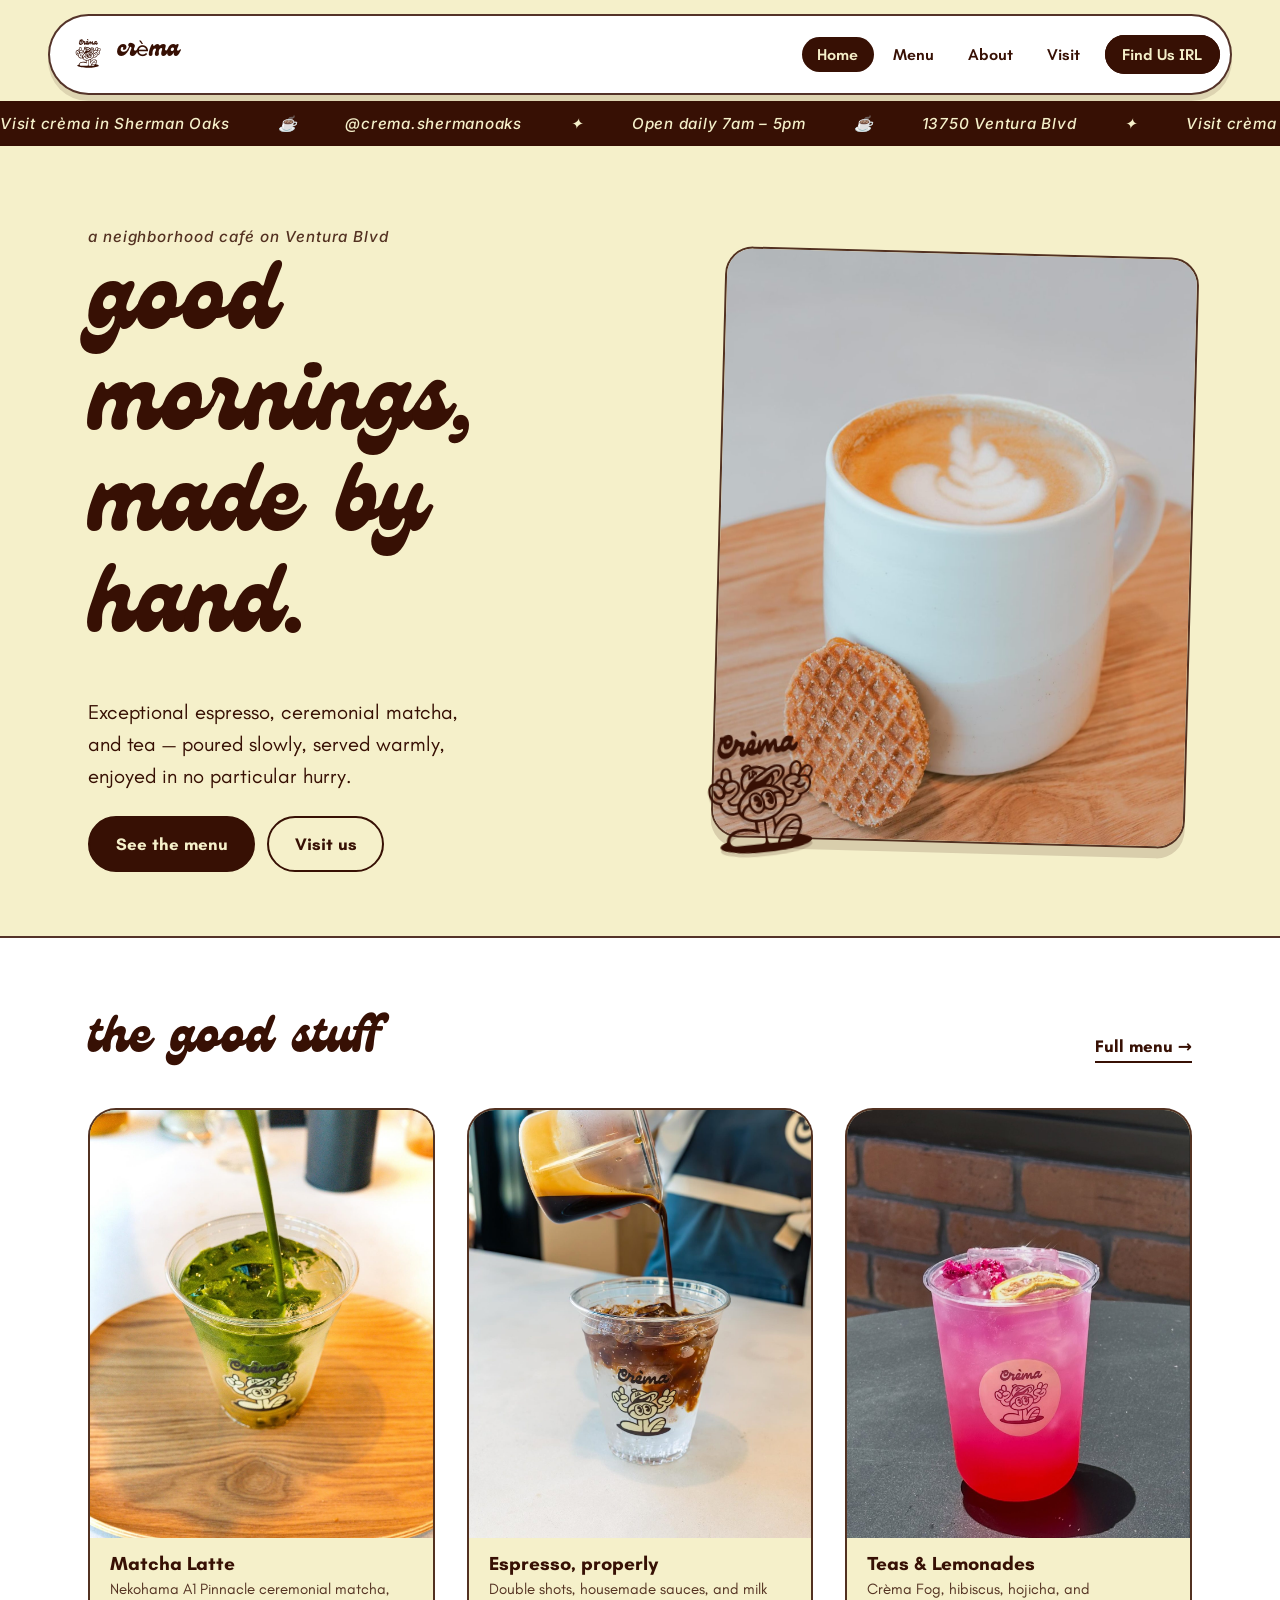
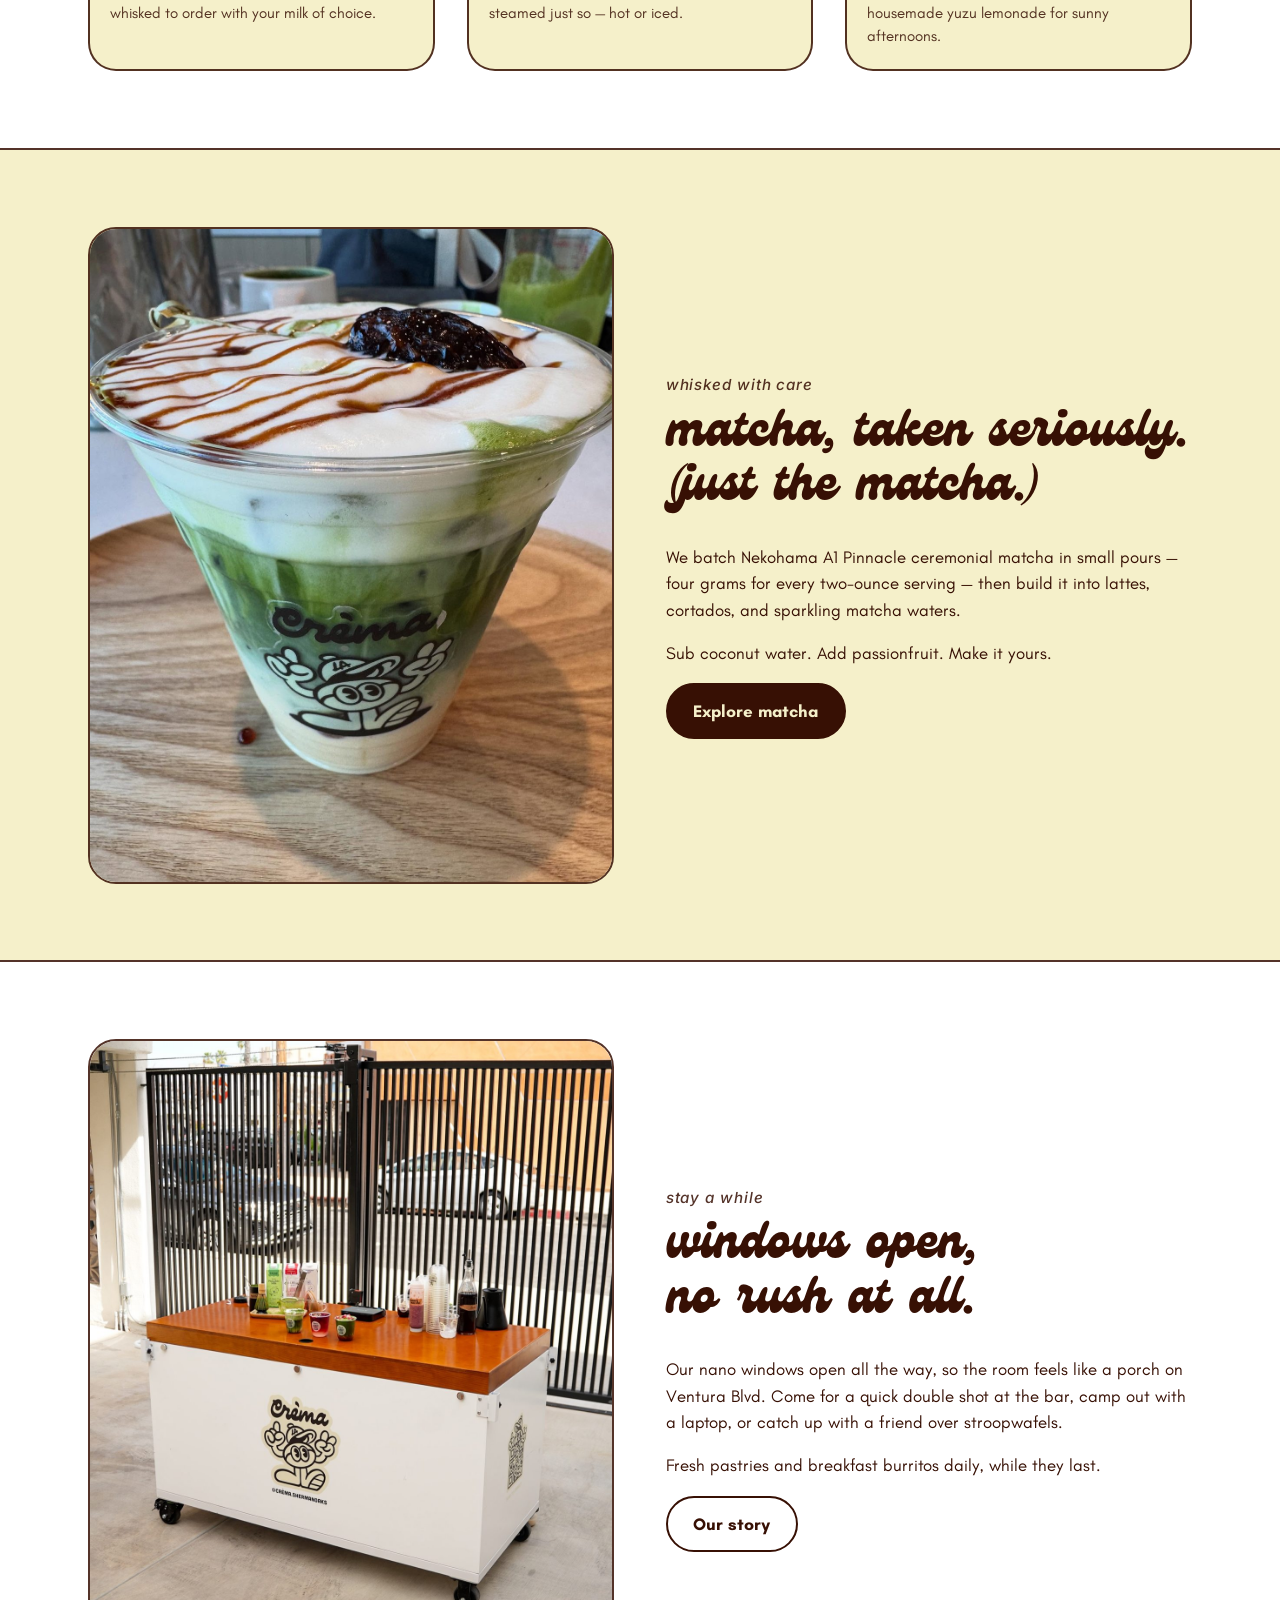
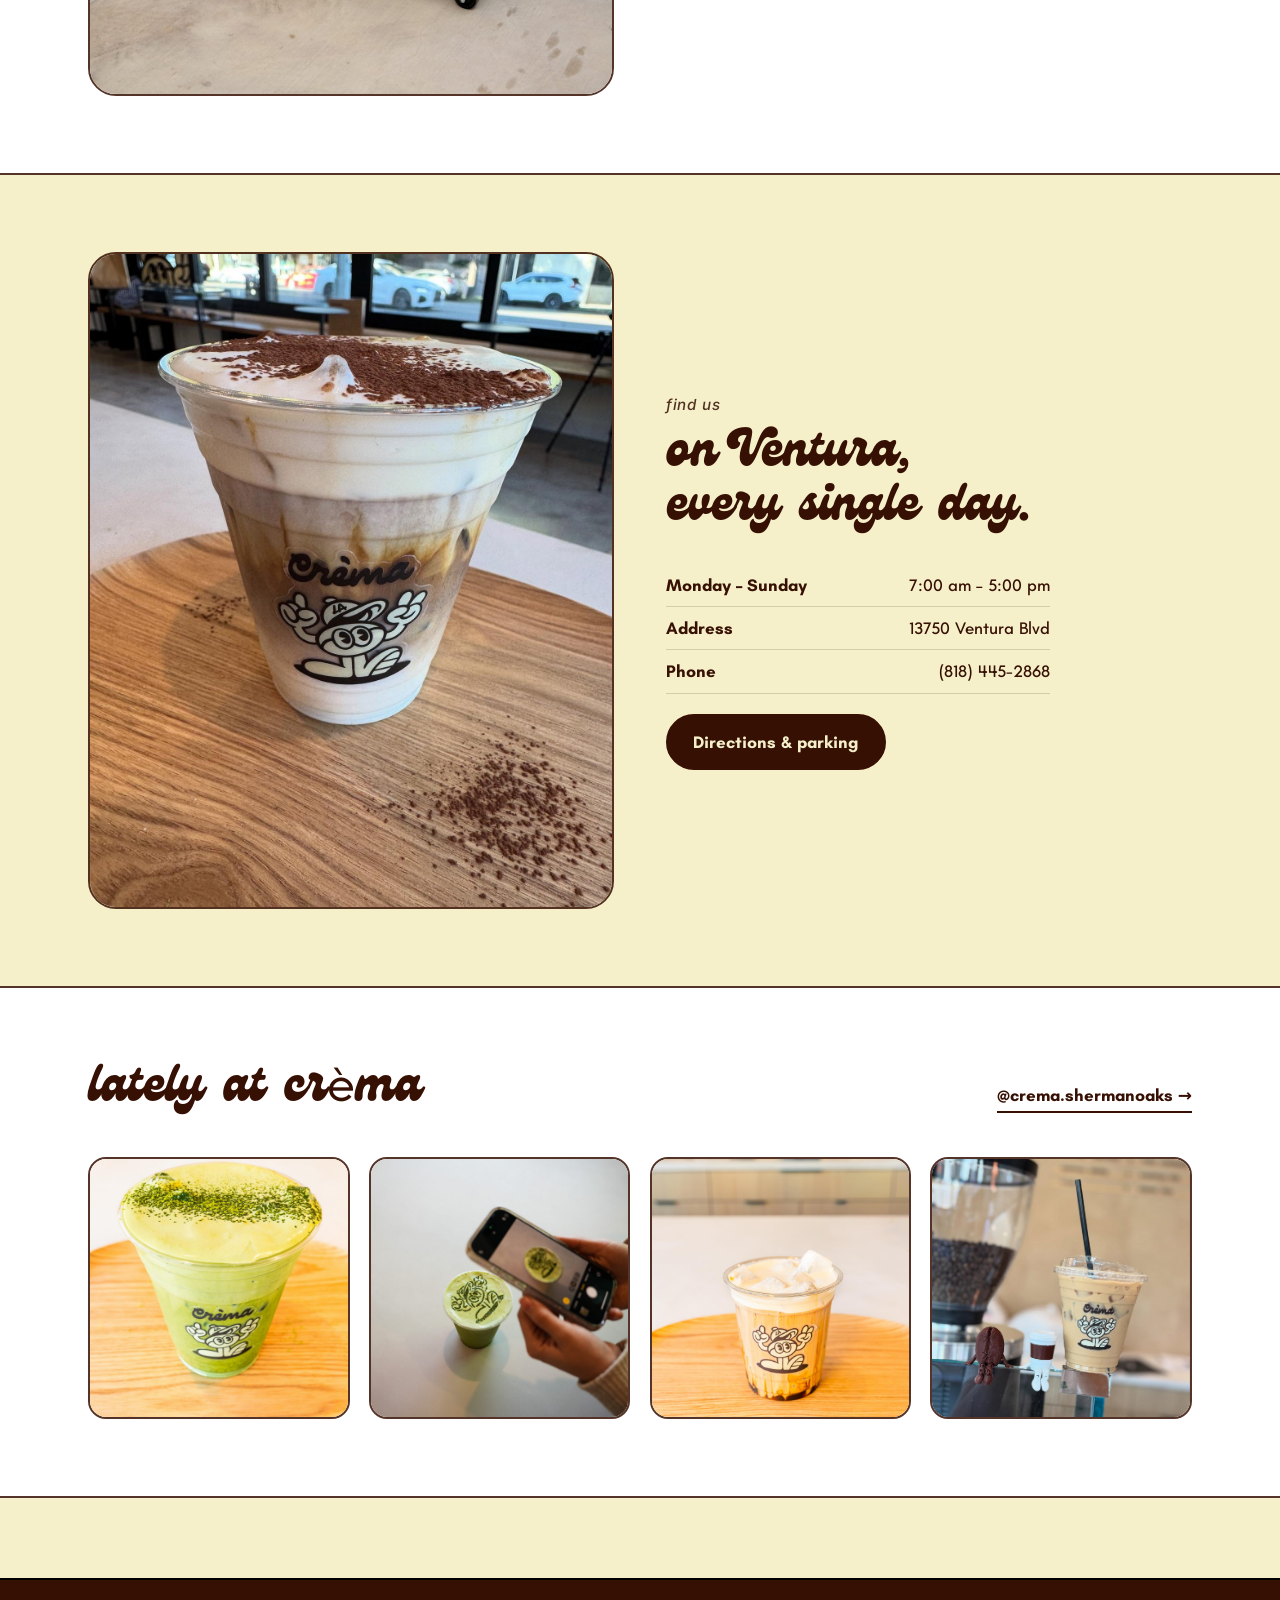
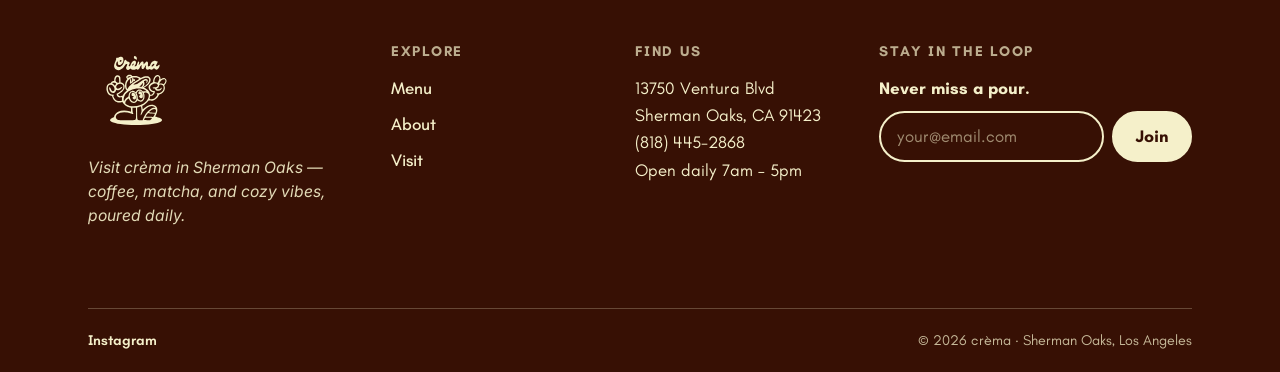
==== index.html @ c363ef5c "crèma Sherman Oaks — initial site: home, menu, about, visit" ====
<!DOCTYPE html>
<html lang="en">
<head>
  <meta charset="UTF-8" />
  <meta name="viewport" content="width=device-width, initial-scale=1" />
  <title>crèma — Sherman Oaks</title>
  <meta name="description" content="Visit crèma in Sherman Oaks. Exceptional espresso, ceremonial matcha, and tea — poured with care at 13750 Ventura Blvd." />
  <link rel="icon" type="image/svg+xml" href="assets/logo/letter-mark-mahogany.svg" />
  <link rel="stylesheet" href="css/styles.css" />
</head>
<body>

  <header class="site-header">
    <nav class="navbar" aria-label="Main">
      <a class="brand" href="index.html">
        <img src="assets/logo/combination-mark-mahogany.svg" alt="crèma" />
        <span class="brand-name">crèma</span>
      </a>
      <button class="nav-toggle" aria-expanded="false" aria-controls="nav-links">menu</button>
      <ul class="nav-links" id="nav-links">
        <li><a href="index.html">Home</a></li>
        <li><a href="menu.html">Menu</a></li>
        <li><a href="about.html">About</a></li>
        <li><a href="visit.html">Visit</a></li>
        <li><a class="nav-cta" href="visit.html">Find Us IRL</a></li>
      </ul>
    </nav>
  </header>

  <div class="ticker" aria-hidden="true">
    <div class="ticker-track">
      <span>Visit crèma in Sherman Oaks</span><span>☕</span>
      <span>@crema.shermanoaks</span><span>✦</span>
      <span>Open daily 7am – 5pm</span><span>☕</span>
      <span>13750 Ventura Blvd</span><span>✦</span>
      <span>Visit crèma in Sherman Oaks</span><span>☕</span>
      <span>@crema.shermanoaks</span><span>✦</span>
      <span>Open daily 7am – 5pm</span><span>☕</span>
      <span>13750 Ventura Blvd</span><span>✦</span>
    </div>
  </div>

  <main>

    <!-- Hero -->
    <section class="hero wrap">
      <div class="hero-grid">
        <div>
          <span class="kicker">a neighborhood café on Ventura Blvd</span>
          <h1>good mornings,<br />made by hand.</h1>
          <p class="lede">Exceptional espresso, ceremonial matcha, and tea — poured slowly, served warmly, enjoyed in no particular hurry.</p>
          <div class="btn-row">
            <a class="btn btn-solid" href="menu.html">See the menu</a>
            <a class="btn btn-ghost" href="visit.html">Visit us</a>
          </div>
        </div>
        <div class="hero-art">
          <div class="photo">
            <img src="assets/img/drink-flatwhite-stroopwafel.jpg" alt="A flat white with latte art beside a stroopwafel" />
          </div>
          <img class="mascot" src="assets/logo/combination-mark-mahogany.svg" alt="" aria-hidden="true" />
        </div>
      </div>
    </section>

    <!-- Featured drinks -->
    <section class="section alt">
      <div class="wrap">
        <div class="section-head">
          <h2>the good stuff</h2>
          <a class="more" href="menu.html">Full menu →</a>
        </div>
        <div class="card-grid">
          <a class="card reveal" href="menu.html#matcha">
            <img src="assets/img/drink-matcha-pour.jpg" alt="Ceremonial matcha being poured over ice" />
            <div class="card-body">
              <h3>Matcha Latte</h3>
              <p>Nekohama A1 Pinnacle ceremonial matcha, whisked to order with your milk of choice.</p>
            </div>
          </a>
          <a class="card reveal" href="menu.html#espresso">
            <img src="assets/img/craft-espresso-pour.jpg" alt="A barista pouring a double espresso over ice" />
            <div class="card-body">
              <h3>Espresso, properly</h3>
              <p>Double shots, housemade sauces, and milk steamed just so — hot or iced.</p>
            </div>
          </a>
          <a class="card reveal" href="menu.html#tea">
            <img src="assets/img/drink-pink-lemonade.jpg" alt="A bright pink yuzu lemonade with dried citrus" />
            <div class="card-body">
              <h3>Teas &amp; Lemonades</h3>
              <p>Crèma Fog, hibiscus, hojicha, and housemade yuzu lemonade for sunny afternoons.</p>
            </div>
          </a>
        </div>
      </div>
    </section>

    <!-- Matcha story -->
    <section class="section">
      <div class="wrap split">
        <div class="photo reveal">
          <img src="assets/img/drink-matcha-caramel-swirl.jpg" alt="A layered iced matcha with caramel drizzle" />
        </div>
        <div>
          <span class="kicker">whisked with care</span>
          <h2>matcha, taken seriously.<br />(just the matcha.)</h2>
          <p>We batch Nekohama A1 Pinnacle ceremonial matcha in small pours — four grams for every two-ounce serving — then build it into lattes, cortados, and sparkling matcha waters.</p>
          <p>Sub coconut water. Add passionfruit. Make it yours.</p>
          <a class="btn btn-solid" href="menu.html#matcha">Explore matcha</a>
        </div>
      </div>
    </section>

    <!-- Atmosphere -->
    <section class="section alt">
      <div class="wrap split">
        <div>
          <span class="kicker">stay a while</span>
          <h2>windows open,<br />no rush at all.</h2>
          <p>Our nano windows open all the way, so the room feels like a porch on Ventura Blvd. Come for a quick double shot at the bar, camp out with a laptop, or catch up with a friend over stroopwafels.</p>
          <p>Fresh pastries and breakfast burritos daily, while they last.</p>
          <a class="btn btn-ghost" href="about.html">Our story</a>
        </div>
        <div class="photo flip reveal">
          <img src="assets/img/space-crema-cart.jpg" alt="The crèma espresso cart outside the café" />
        </div>
      </div>
    </section>

    <!-- Visit teaser -->
    <section class="section">
      <div class="wrap split">
        <div class="photo reveal">
          <img src="assets/img/drink-mocha-dusted.jpg" alt="An iced mocha dusted with cocoa on a wooden tray" />
        </div>
        <div>
          <span class="kicker">find us</span>
          <h2>on Ventura,<br />every single day.</h2>
          <ul class="hours">
            <li><strong>Monday – Sunday</strong><span>7:00 am – 5:00 pm</span></li>
            <li><strong>Address</strong><span>13750 Ventura Blvd</span></li>
            <li><strong>Phone</strong><span>(818) 445-2868</span></li>
          </ul>
          <a class="btn btn-solid" href="visit.html">Directions &amp; parking</a>
        </div>
      </div>
    </section>

    <!-- Instagram strip -->
    <section class="section alt">
      <div class="wrap">
        <div class="section-head">
          <h2>lately at crèma</h2>
          <a class="more" href="https://www.instagram.com/crema.shermanoaks/" target="_blank" rel="noopener">@crema.shermanoaks →</a>
        </div>
        <div class="strip">
          <a href="https://www.instagram.com/crema.shermanoaks/" target="_blank" rel="noopener"><img src="assets/img/drink-matcha-dusted.jpg" alt="Iced matcha dusted with green tea powder" /></a>
          <a href="https://www.instagram.com/crema.shermanoaks/" target="_blank" rel="noopener"><img src="assets/img/moment-matcha-photo.jpg" alt="A guest photographing their matcha" /></a>
          <a href="https://www.instagram.com/crema.shermanoaks/" target="_blank" rel="noopener"><img src="assets/img/drink-caramel-iced.jpg" alt="An iced caramel latte" /></a>
          <a href="https://www.instagram.com/crema.shermanoaks/" target="_blank" rel="noopener"><img src="assets/img/drink-iced-latte-counter.jpg" alt="An iced latte on the counter" /></a>
        </div>
      </div>
    </section>

  </main>

  <footer class="site-footer">
    <div class="wrap">
      <div class="footer-main">
        <div class="footer-brand">
          <img src="assets/logo/combination-mark-cream.svg" alt="crèma" />
          <p>Visit crèma in Sherman Oaks — coffee, matcha, and cozy vibes, poured daily.</p>
        </div>
        <div class="footer-col">
          <h4>Explore</h4>
          <ul>
            <li><a href="menu.html">Menu</a></li>
            <li><a href="about.html">About</a></li>
            <li><a href="visit.html">Visit</a></li>
          </ul>
        </div>
        <div class="footer-col">
          <h4>Find Us</h4>
          <address>
            13750 Ventura Blvd<br />
            Sherman Oaks, CA 91423<br />
            (818) 445-2868<br />
            Open daily 7am – 5pm
          </address>
        </div>
        <div class="footer-col">
          <h4>Stay in the loop</h4>
          <div class="newsletter">
            <label for="newsletter-email">Never miss a pour.</label>
            <form>
              <input id="newsletter-email" type="email" placeholder="your@email.com" required />
              <button type="submit">Join</button>
            </form>
          </div>
        </div>
      </div>
      <div class="footer-legal">
        <div class="social">
          <a href="https://www.instagram.com/crema.shermanoaks/" target="_blank" rel="noopener">Instagram</a>
        </div>
        <span class="copyright">© 2026 crèma · Sherman Oaks, Los Angeles</span>
      </div>
    </div>
  </footer>

  <script src="js/main.js"></script>
</body>
</html>
---- css/styles.css ----
/* ============================================================
   crèma — Sherman Oaks
   Warm, contemporary, editorial. Four colors, no noise.
   ============================================================ */

/* ---------- Fonts ---------- */
@font-face {
  font-family: "Genty";
  src: url("../assets/fonts/Genty.woff2") format("woff2");
  font-weight: 400;
  font-display: swap;
}
@font-face {
  font-family: "Teachers";
  src: url("../assets/fonts/Teachers.woff2") format("woff2");
  font-weight: 400 800;
  font-style: normal;
  font-display: swap;
}
@font-face {
  font-family: "Teachers";
  src: url("../assets/fonts/Teachers-Italic.woff2") format("woff2");
  font-weight: 400 800;
  font-style: italic;
  font-display: swap;
}
@font-face {
  font-family: "Inter Italic";
  src: url("../assets/fonts/Inter-Italic.woff2") format("woff2");
  font-weight: 100 900;
  font-style: italic;
  font-display: swap;
}

/* ---------- Tokens ---------- */
:root {
  --cream: #F5F0CA;
  --mahogany: #371004;
  --white: #FFFFFF;
  --black: #000000;

  --ink: var(--mahogany);
  --line: rgba(55, 16, 4, 0.16);
  --line-strong: rgba(55, 16, 4, 0.85);

  --font-display: "Genty", "Teachers", sans-serif;
  --font-body: "Teachers", system-ui, sans-serif;
  --font-accent: "Inter Italic", "Teachers", sans-serif;

  --radius-lg: 28px;
  --radius-md: 18px;
  --radius-pill: 999px;

  --pad: clamp(1.25rem, 4vw, 3rem);
  --maxw: 1200px;
}

/* ---------- Reset-ish ---------- */
*, *::before, *::after { box-sizing: border-box; }
html { scroll-behavior: smooth; }
body {
  margin: 0;
  background: var(--cream);
  color: var(--ink);
  font-family: var(--font-body);
  font-size: 1.0625rem;
  line-height: 1.55;
  -webkit-font-smoothing: antialiased;
}
img { max-width: 100%; display: block; }
a { color: inherit; }
h1, h2, h3, h4 { margin: 0 0 0.5em; line-height: 1.05; font-weight: 700; }
p { margin: 0 0 1em; }

.wrap { max-width: var(--maxw); margin-inline: auto; padding-inline: var(--pad); }

::selection { background: var(--mahogany); color: var(--cream); }

/* ---------- Type helpers ---------- */
.display {
  font-family: var(--font-display);
  font-weight: 400;
  letter-spacing: 0.01em;
}
.kicker {
  font-family: var(--font-accent);
  font-style: italic;
  font-weight: 500;
  font-size: 0.95rem;
  letter-spacing: 0.06em;
  text-transform: none;
  opacity: 0.85;
  margin-bottom: 0.75rem;
  display: inline-block;
}

/* ============================================================
   Nav — floating pill bar (a nod to Couplet)
   ============================================================ */
.site-header {
  position: sticky;
  top: 0.9rem;
  z-index: 50;
  padding-inline: var(--pad);
}
.navbar {
  max-width: var(--maxw);
  margin-inline: auto;
  background: var(--white);
  border: 2px solid var(--line-strong);
  border-radius: var(--radius-pill);
  display: flex;
  align-items: center;
  gap: 1rem;
  padding: 0.5rem 0.65rem 0.5rem 1.1rem;
  box-shadow: 0 6px 0 rgba(55, 16, 4, 0.12);
}
.navbar .brand {
  display: flex;
  align-items: center;
  gap: 0.6rem;
  text-decoration: none;
}
.navbar .brand img { height: 40px; width: auto; }
.navbar .brand .brand-name {
  font-family: var(--font-display);
  font-size: 1.5rem;
  line-height: 1;
  transform: translateY(-2px);
}
.nav-links {
  display: flex;
  align-items: center;
  gap: 0.25rem;
  margin-left: auto;
  list-style: none;
  padding: 0;
}
.nav-links a {
  text-decoration: none;
  font-weight: 600;
  font-size: 1rem;
  padding: 0.5rem 0.95rem;
  border-radius: var(--radius-pill);
  transition: background 0.18s ease, color 0.18s ease;
}
.nav-links a:hover { background: var(--cream); }
.nav-links a.active { background: var(--mahogany); color: var(--cream); }
.nav-cta {
  margin-left: 0.35rem;
  background: var(--mahogany);
  color: var(--cream) !important;
  border: 2px solid var(--mahogany);
}
.nav-links a.nav-cta:hover { background: var(--black); border-color: var(--black); color: var(--white) !important; }

.nav-toggle {
  display: none;
  margin-left: auto;
  background: none;
  border: 2px solid var(--line-strong);
  border-radius: var(--radius-pill);
  font: inherit;
  font-weight: 700;
  color: var(--ink);
  padding: 0.45rem 1rem;
  cursor: pointer;
}

@media (max-width: 820px) {
  .nav-toggle { display: inline-block; }
  .nav-links {
    display: none;
    position: absolute;
    left: var(--pad);
    right: var(--pad);
    top: calc(100% + 0.5rem);
    flex-direction: column;
    align-items: stretch;
    background: var(--white);
    border: 2px solid var(--line-strong);
    border-radius: var(--radius-lg);
    padding: 0.75rem;
    box-shadow: 0 8px 0 rgba(55, 16, 4, 0.12);
  }
  .site-header { position: sticky; }
  .navbar { position: relative; }
  .nav-links.open { display: flex; }
  .nav-links a { padding: 0.8rem 1rem; text-align: center; }
}

/* ============================================================
   Marquee ticker
   ============================================================ */
.ticker {
  overflow: hidden;
  border-block: 2px solid var(--line-strong);
  background: var(--mahogany);
  color: var(--cream);
  margin-top: 1.25rem;
}
.ticker-track {
  display: flex;
  gap: 3rem;
  white-space: nowrap;
  padding: 0.55rem 0;
  animation: ticker 28s linear infinite;
  width: max-content;
}
.ticker span {
  font-family: var(--font-accent);
  font-style: italic;
  font-weight: 500;
  letter-spacing: 0.05em;
  font-size: 0.95rem;
}
@keyframes ticker {
  from { transform: translateX(0); }
  to { transform: translateX(-50%); }
}
@media (prefers-reduced-motion: reduce) {
  .ticker-track { animation: none; }
}

/* ============================================================
   Hero
   ============================================================ */
.hero { padding-block: clamp(2.5rem, 6vw, 5rem) clamp(2rem, 5vw, 4rem); }
.hero-grid {
  display: grid;
  grid-template-columns: 1.1fr 0.9fr;
  gap: clamp(1.5rem, 4vw, 4rem);
  align-items: center;
}
.hero h1 {
  font-family: var(--font-display);
  font-weight: 400;
  font-size: clamp(3rem, 7.5vw, 6rem);
  margin-bottom: 0.35em;
}
.hero .lede {
  font-size: clamp(1.1rem, 1.6vw, 1.3rem);
  max-width: 34ch;
}
.hero-art {
  position: relative;
}
.hero-art .photo {
  border-radius: var(--radius-lg);
  border: 2px solid var(--line-strong);
  overflow: hidden;
  transform: rotate(1.5deg);
  box-shadow: 0 10px 0 rgba(55, 16, 4, 0.15);
}
.hero-art .photo img { aspect-ratio: 4 / 5; object-fit: cover; width: 100%; }
.hero-art .mascot {
  position: absolute;
  width: clamp(110px, 14vw, 170px);
  left: -clamp(2rem, 4vw, 3rem);
  left: -9%;
  bottom: -6%;
  transform: rotate(-6deg);
  filter: drop-shadow(0 4px 0 rgba(55, 16, 4, 0.18));
}
@media (max-width: 820px) {
  .hero-grid { grid-template-columns: 1fr; }
  .hero-art .mascot { left: auto; right: -4%; }
}

.btn-row { display: flex; gap: 0.75rem; flex-wrap: wrap; margin-top: 1.5rem; }
.btn {
  display: inline-block;
  text-decoration: none;
  font-weight: 700;
  padding: 0.8rem 1.6rem;
  border-radius: var(--radius-pill);
  border: 2px solid var(--mahogany);
  transition: transform 0.15s ease, background 0.18s ease, color 0.18s ease;
}
.btn:hover { transform: translateY(-2px); }
.btn-solid { background: var(--mahogany); color: var(--cream); }
.btn-solid:hover { background: var(--black); border-color: var(--black); color: var(--white); }
.btn-ghost { background: transparent; color: var(--mahogany); }
.btn-ghost:hover { background: var(--white); }

/* ============================================================
   Sections
   ============================================================ */
.section { padding-block: clamp(2.5rem, 6vw, 5rem); }
.section-head {
  display: flex;
  align-items: baseline;
  justify-content: space-between;
  gap: 1rem;
  margin-bottom: clamp(1.5rem, 3vw, 2.5rem);
}
.section-head h2 {
  font-family: var(--font-display);
  font-weight: 400;
  font-size: clamp(2rem, 4.5vw, 3.25rem);
  margin: 0;
}
.section-head .more {
  font-weight: 700;
  text-decoration: none;
  border-bottom: 2px solid var(--mahogany);
  padding-bottom: 2px;
  white-space: nowrap;
}
.section-head .more:hover { color: var(--black); }

.alt { background: var(--white); border-block: 2px solid var(--line-strong); }

/* Cards */
.card-grid {
  display: grid;
  grid-template-columns: repeat(3, 1fr);
  gap: clamp(1rem, 2.5vw, 2rem);
}
.card {
  background: var(--white);
  border: 2px solid var(--line-strong);
  border-radius: var(--radius-lg);
  overflow: hidden;
  text-decoration: none;
  transition: transform 0.18s ease, box-shadow 0.18s ease;
}
.alt .card { background: var(--cream); }
.card:hover { transform: translateY(-4px); box-shadow: 0 8px 0 rgba(55, 16, 4, 0.15); }
.card img { aspect-ratio: 4 / 5; object-fit: cover; width: 100%; }
.card .card-body { padding: 1rem 1.25rem 1.25rem; }
.card h3 { font-size: 1.2rem; margin-bottom: 0.2em; }
.card p { margin: 0; font-size: 0.95rem; opacity: 0.85; }
@media (max-width: 820px) {
  .card-grid { grid-template-columns: 1fr; }
  .card img { aspect-ratio: 16 / 10; }
}

/* Split feature */
.split {
  display: grid;
  grid-template-columns: 1fr 1fr;
  gap: clamp(1.5rem, 4vw, 4rem);
  align-items: center;
}
.split .photo {
  border-radius: var(--radius-lg);
  border: 2px solid var(--line-strong);
  overflow: hidden;
}
.split .photo img { width: 100%; aspect-ratio: 4 / 5; object-fit: cover; }
.split h2 {
  font-family: var(--font-display);
  font-weight: 400;
  font-size: clamp(2rem, 4.5vw, 3.25rem);
}
.split .flip { order: -1; }
@media (max-width: 820px) {
  .split { grid-template-columns: 1fr; }
  .split .flip { order: 0; }
}

/* Hours mini-table */
.hours {
  list-style: none;
  margin: 1.25rem 0;
  padding: 0;
  max-width: 24rem;
}
.hours li {
  display: flex;
  justify-content: space-between;
  padding: 0.5rem 0;
  border-bottom: 1px solid var(--line);
  font-weight: 500;
}
.hours li strong { font-weight: 700; }

/* Gallery strip */
.strip {
  display: grid;
  grid-template-columns: repeat(4, 1fr);
  gap: clamp(0.75rem, 1.5vw, 1.25rem);
}
.strip a {
  border-radius: var(--radius-md);
  border: 2px solid var(--line-strong);
  overflow: hidden;
  transition: transform 0.18s ease;
}
.strip a:hover { transform: rotate(-1.5deg) scale(1.02); }
.strip img { aspect-ratio: 1; object-fit: cover; width: 100%; }
@media (max-width: 820px) { .strip { grid-template-columns: repeat(2, 1fr); } }

/* ============================================================
   Menu page
   ============================================================ */
.menu-hero { text-align: center; padding-block: clamp(2.5rem, 6vw, 4.5rem) 1rem; }
.menu-hero h1 {
  font-family: var(--font-display);
  font-weight: 400;
  font-size: clamp(2.75rem, 7vw, 5rem);
}
.menu-hero p { max-width: 46ch; margin-inline: auto; }

.menu-nav {
  display: flex;
  justify-content: center;
  gap: 0.5rem;
  flex-wrap: wrap;
  margin: 1.5rem 0 0;
}
.menu-nav a {
  text-decoration: none;
  font-weight: 700;
  border: 2px solid var(--mahogany);
  border-radius: var(--radius-pill);
  padding: 0.5rem 1.2rem;
  transition: background 0.18s ease, color 0.18s ease;
}
.menu-nav a:hover { background: var(--mahogany); color: var(--cream); }

.menu-section { padding-block: clamp(2rem, 4vw, 3.5rem); }
.menu-panel {
  background: var(--white);
  border: 2px solid var(--line-strong);
  border-radius: var(--radius-lg);
  padding: clamp(1.5rem, 4vw, 3rem);
  box-shadow: 0 8px 0 rgba(55, 16, 4, 0.12);
}
.menu-panel > h2 {
  font-family: var(--font-display);
  font-weight: 400;
  font-size: clamp(2rem, 4.5vw, 3rem);
  text-align: center;
  margin-bottom: 0.35em;
}
.menu-note {
  text-align: center;
  font-family: var(--font-accent);
  font-style: italic;
  font-size: 0.98rem;
  opacity: 0.85;
  max-width: 52ch;
  margin: 0 auto 2rem;
}
.menu-list {
  display: grid;
  grid-template-columns: 1fr 1fr;
  gap: 0.4rem clamp(2rem, 5vw, 4rem);
  list-style: none;
  margin: 0;
  padding: 0;
}
.menu-list li { padding: 0.85rem 0; border-bottom: 1px solid var(--line); }
.menu-item-row {
  display: flex;
  align-items: baseline;
  gap: 0.75rem;
}
.menu-item-row .name { font-weight: 700; font-size: 1.1rem; }
.menu-item-row .dots {
  flex: 1;
  border-bottom: 2px dotted var(--line);
  transform: translateY(-4px);
}
.menu-item-row .price { font-weight: 700; }
.menu-desc { margin: 0.25rem 0 0; font-size: 0.95rem; opacity: 0.85; }
.menu-fine {
  font-family: var(--font-accent);
  font-style: italic;
  font-size: 0.85rem;
  opacity: 0.7;
  display: block;
  margin-top: 0.2rem;
}
@media (max-width: 820px) { .menu-list { grid-template-columns: 1fr; } }

.addons {
  margin-top: 2rem;
  border-top: 2px solid var(--line-strong);
  padding-top: 1.25rem;
  text-align: center;
  font-weight: 500;
}
.addons span { white-space: nowrap; padding-inline: 0.6rem; }

/* ============================================================
   Visit page
   ============================================================ */
.map-frame {
  border: 2px solid var(--line-strong);
  border-radius: var(--radius-lg);
  overflow: hidden;
  box-shadow: 0 8px 0 rgba(55, 16, 4, 0.12);
}
.map-frame iframe { display: block; width: 100%; height: 420px; border: 0; }

.info-grid {
  display: grid;
  grid-template-columns: repeat(3, 1fr);
  gap: clamp(1rem, 2.5vw, 2rem);
  margin-top: 2rem;
}
.info-card {
  background: var(--white);
  border: 2px solid var(--line-strong);
  border-radius: var(--radius-lg);
  padding: 1.5rem;
}
.info-card h3 { font-size: 1.15rem; }
.info-card p, .info-card li { font-size: 1rem; }
@media (max-width: 820px) { .info-grid { grid-template-columns: 1fr; } }

/* ============================================================
   Pattern band
   ============================================================ */
.pattern-band {
  border-block: 2px solid var(--line-strong);
  overflow: hidden;
  max-height: 340px;
}
.pattern-band img { width: 100%; object-fit: cover; object-position: center; }

/* ============================================================
   Footer — deep mahogany, columns + newsletter (a nod to Stumptown)
   ============================================================ */
.site-footer {
  background: var(--mahogany);
  color: var(--cream);
  margin-top: clamp(3rem, 7vw, 5rem);
  border-top: 2px solid var(--black);
}
.footer-main {
  display: grid;
  grid-template-columns: 1.3fr 1fr 1fr 1fr;
  gap: clamp(1.5rem, 4vw, 3rem);
  padding-block: clamp(2.5rem, 5vw, 4rem);
}
.footer-brand img { height: 96px; width: auto; margin-bottom: 1rem; }
.footer-brand p {
  font-family: var(--font-accent);
  font-style: italic;
  font-size: 0.98rem;
  max-width: 26ch;
  opacity: 0.9;
}
.footer-col h4 {
  font-size: 0.9rem;
  letter-spacing: 0.12em;
  text-transform: uppercase;
  opacity: 0.7;
  margin-bottom: 1rem;
}
.footer-col ul { list-style: none; margin: 0; padding: 0; }
.footer-col li { margin-bottom: 0.6rem; }
.footer-col a {
  color: var(--cream);
  text-decoration: none;
  font-weight: 500;
}
.footer-col a:hover { text-decoration: underline; text-underline-offset: 4px; }
.footer-col address { font-style: normal; line-height: 1.6; }

.newsletter { margin-top: 0.5rem; }
.newsletter label { display: block; font-weight: 700; margin-bottom: 0.6rem; }
.newsletter form { display: flex; gap: 0.5rem; }
.newsletter input {
  flex: 1;
  min-width: 0;
  font: inherit;
  padding: 0.65rem 1rem;
  border-radius: var(--radius-pill);
  border: 2px solid var(--cream);
  background: transparent;
  color: var(--cream);
}
.newsletter input::placeholder { color: rgba(245, 240, 202, 0.55); }
.newsletter button {
  font: inherit;
  font-weight: 700;
  padding: 0.65rem 1.3rem;
  border-radius: var(--radius-pill);
  border: 2px solid var(--cream);
  background: var(--cream);
  color: var(--mahogany);
  cursor: pointer;
  transition: background 0.18s ease, color 0.18s ease;
}
.newsletter button:hover { background: var(--white); }

.footer-legal {
  border-top: 1px solid rgba(245, 240, 202, 0.25);
  padding-block: 1.25rem;
  display: flex;
  align-items: center;
  gap: 1.5rem;
  flex-wrap: wrap;
  font-size: 0.9rem;
}
.footer-legal .social { display: flex; gap: 1.25rem; }
.footer-legal a { color: var(--cream); text-decoration: none; font-weight: 600; }
.footer-legal a:hover { text-decoration: underline; text-underline-offset: 4px; }
.footer-legal .copyright { margin-left: auto; opacity: 0.75; }
@media (max-width: 820px) {
  .footer-main { grid-template-columns: 1fr; }
  .footer-legal .copyright { margin-left: 0; }
}

/* ---------- Reveal on scroll ---------- */
.reveal { opacity: 0; transform: translateY(18px); transition: opacity 0.6s ease, transform 0.6s ease; }
.reveal.in { opacity: 1; transform: none; }
@media (prefers-reduced-motion: reduce) {
  .reveal { opacity: 1; transform: none; transition: none; }
}
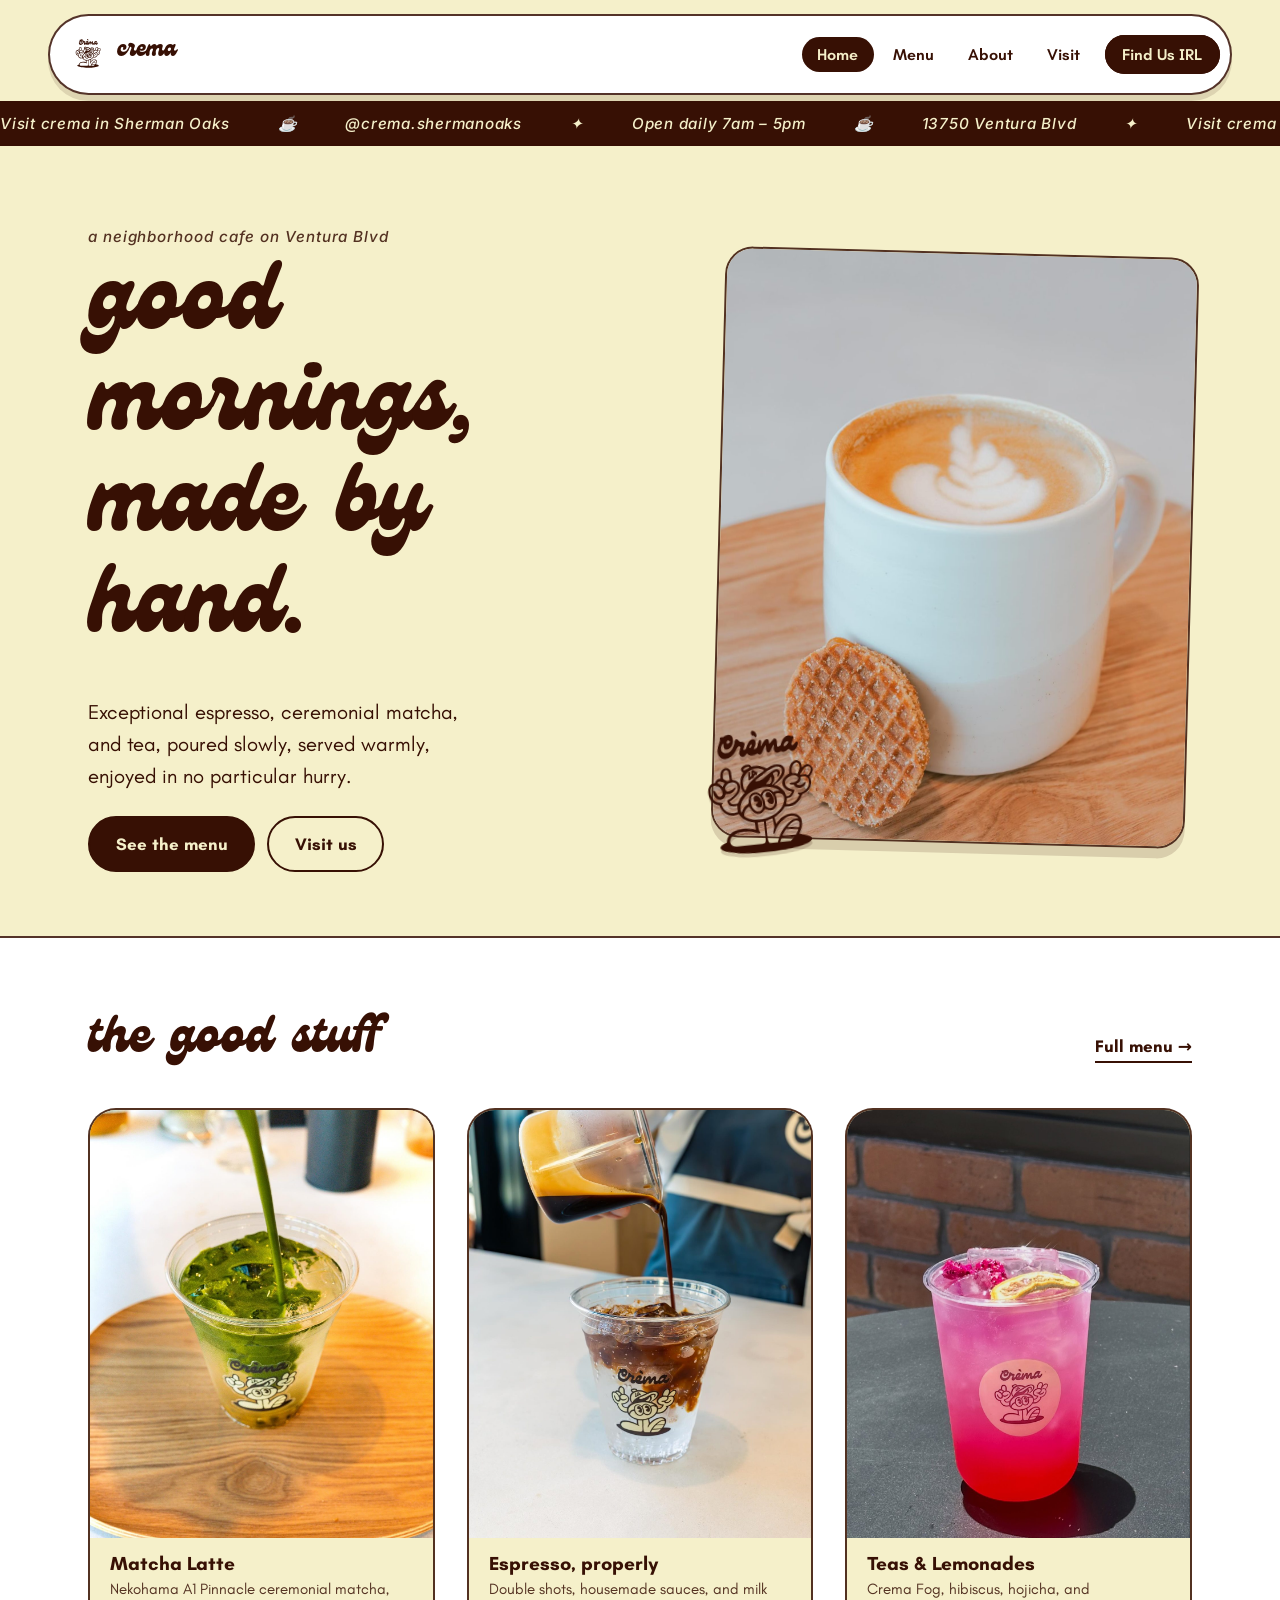
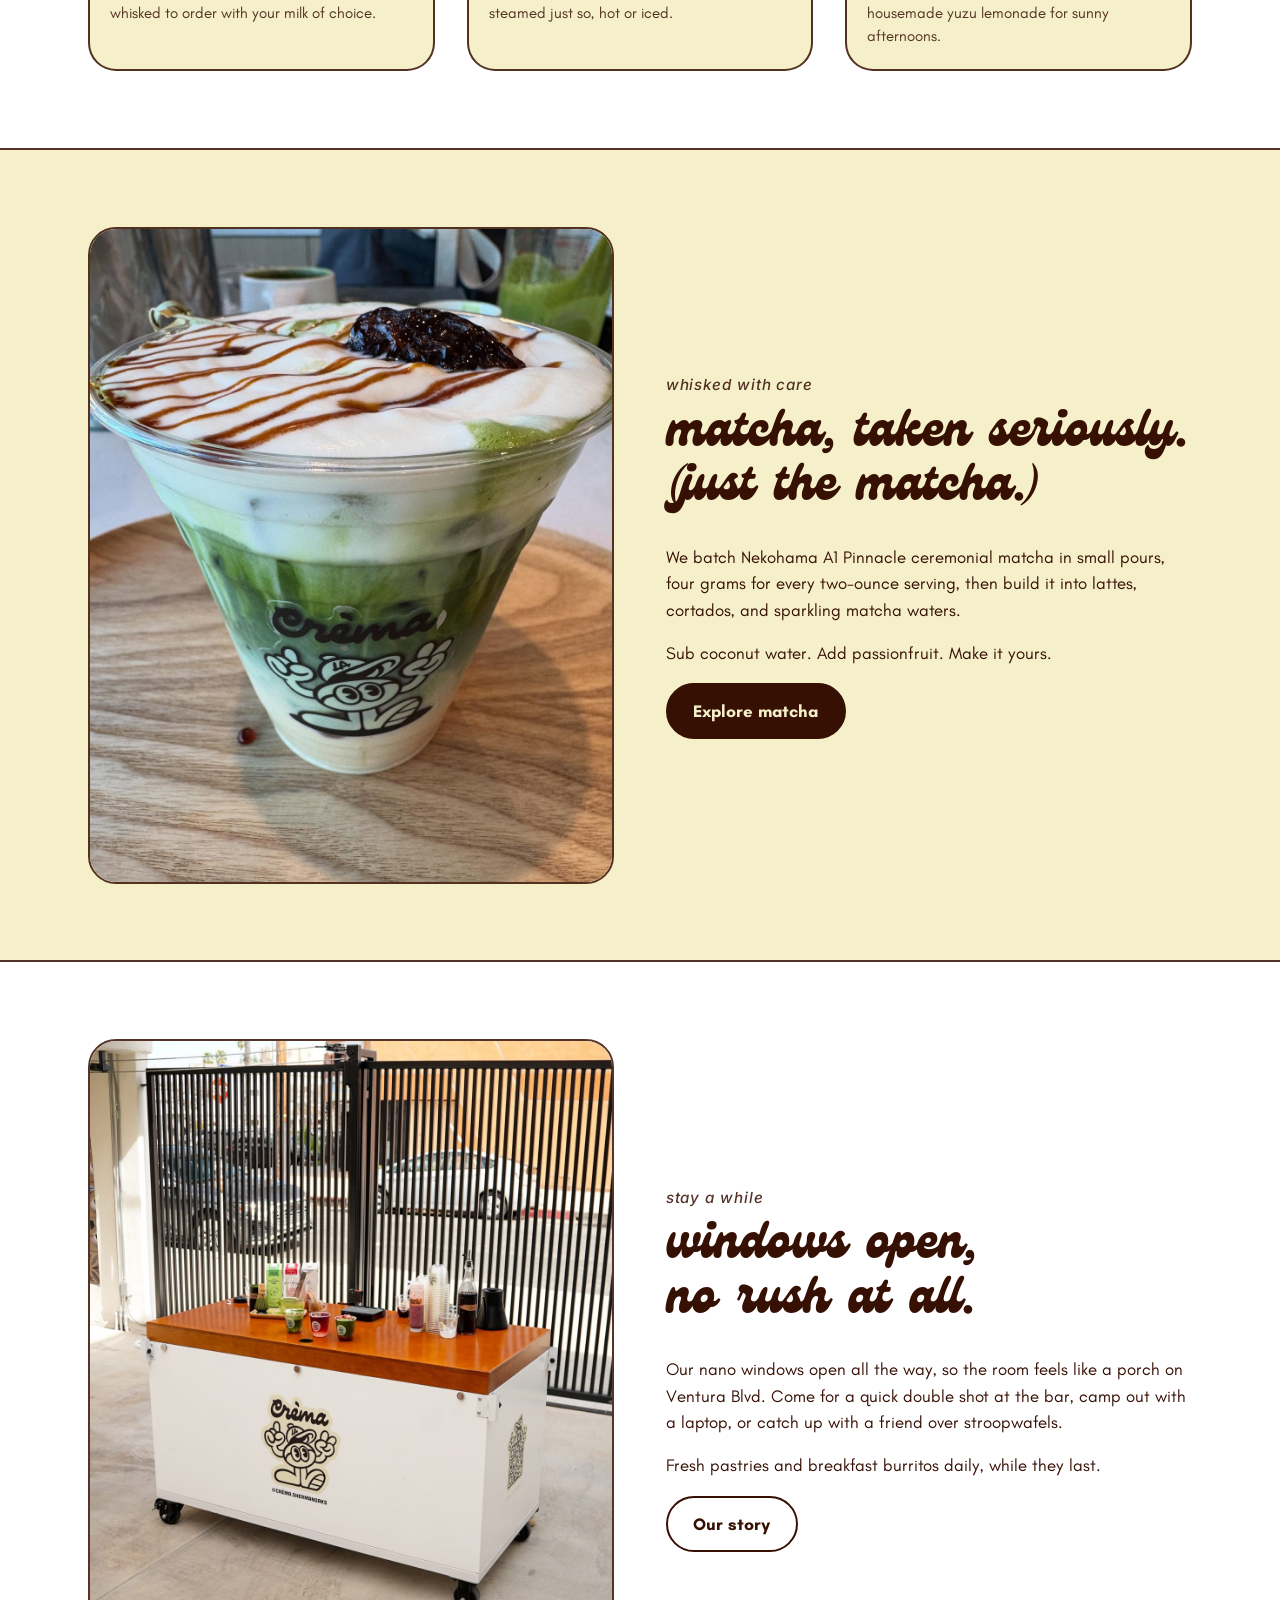
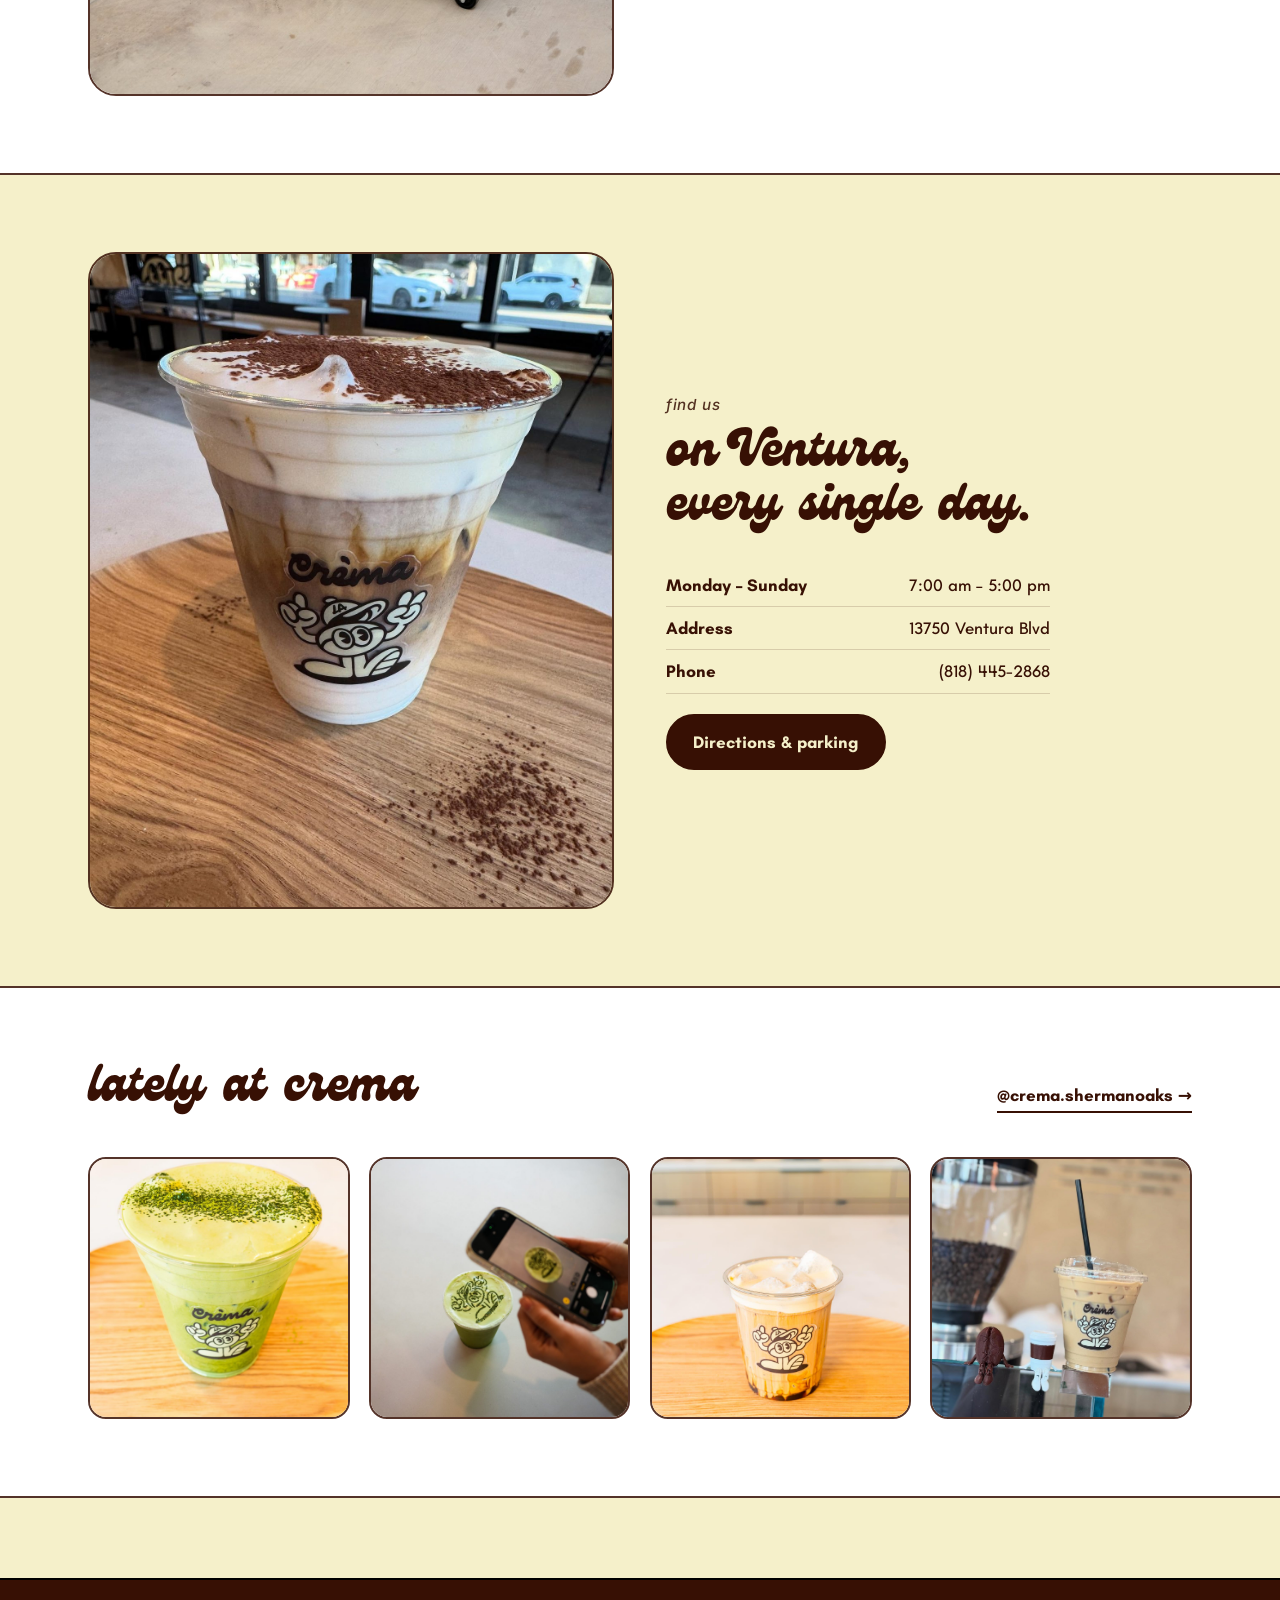
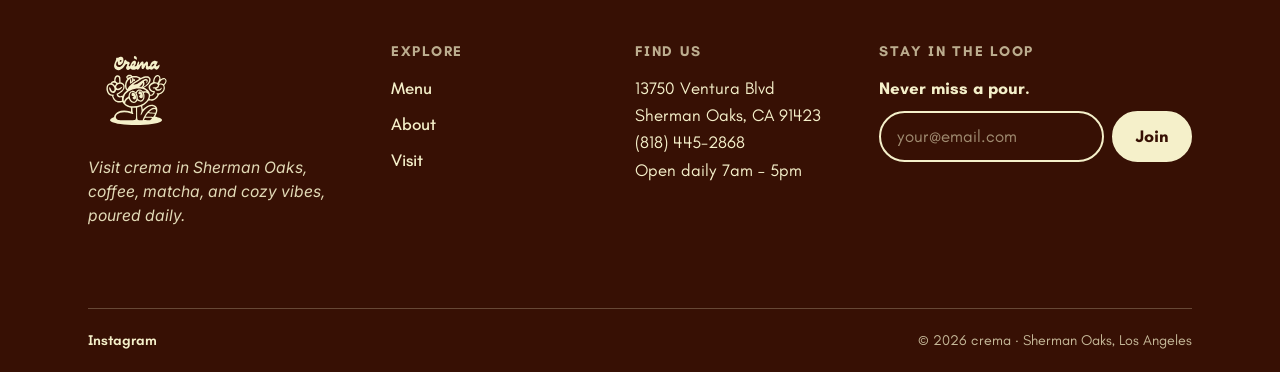
==== commit 008f38d6: "Seamless marquee loop; drop accented e (font support); remove em dashes" ====
--- a/index.html
+++ b/index.html
@@ -3,8 +3,8 @@
 <head>
   <meta charset="UTF-8" />
   <meta name="viewport" content="width=device-width, initial-scale=1" />
-  <title>crèma — Sherman Oaks</title>
-  <meta name="description" content="Visit crèma in Sherman Oaks. Exceptional espresso, ceremonial matcha, and tea — poured with care at 13750 Ventura Blvd." />
+  <title>crema · Sherman Oaks</title>
+  <meta name="description" content="Visit crema in Sherman Oaks. Exceptional espresso, ceremonial matcha, and tea, poured with care at 13750 Ventura Blvd." />
   <link rel="icon" type="image/svg+xml" href="assets/logo/letter-mark-mahogany.svg" />
   <link rel="stylesheet" href="css/styles.css" />
 </head>
@@ -13,8 +13,8 @@
   <header class="site-header">
     <nav class="navbar" aria-label="Main">
       <a class="brand" href="index.html">
-        <img src="assets/logo/combination-mark-mahogany.svg" alt="crèma" />
-        <span class="brand-name">crèma</span>
+        <img src="assets/logo/combination-mark-mahogany.svg" alt="crema" />
+        <span class="brand-name">crema</span>
       </a>
       <button class="nav-toggle" aria-expanded="false" aria-controls="nav-links">menu</button>
       <ul class="nav-links" id="nav-links">
@@ -29,14 +29,34 @@
 
   <div class="ticker" aria-hidden="true">
     <div class="ticker-track">
-      <span>Visit crèma in Sherman Oaks</span><span>☕</span>
-      <span>@crema.shermanoaks</span><span>✦</span>
-      <span>Open daily 7am – 5pm</span><span>☕</span>
-      <span>13750 Ventura Blvd</span><span>✦</span>
-      <span>Visit crèma in Sherman Oaks</span><span>☕</span>
-      <span>@crema.shermanoaks</span><span>✦</span>
-      <span>Open daily 7am – 5pm</span><span>☕</span>
-      <span>13750 Ventura Blvd</span><span>✦</span>
+      <div class="ticker-group">
+        <span>Visit crema in Sherman Oaks</span><span>☕</span>
+        <span>@crema.shermanoaks</span><span>✦</span>
+        <span>Open daily 7am – 5pm</span><span>☕</span>
+        <span>13750 Ventura Blvd</span><span>✦</span>
+        <span>Visit crema in Sherman Oaks</span><span>☕</span>
+        <span>@crema.shermanoaks</span><span>✦</span>
+        <span>Open daily 7am – 5pm</span><span>☕</span>
+        <span>13750 Ventura Blvd</span><span>✦</span>
+        <span>Visit crema in Sherman Oaks</span><span>☕</span>
+        <span>@crema.shermanoaks</span><span>✦</span>
+        <span>Open daily 7am – 5pm</span><span>☕</span>
+        <span>13750 Ventura Blvd</span><span>✦</span>
+      </div>
+      <div class="ticker-group">
+        <span>Visit crema in Sherman Oaks</span><span>☕</span>
+        <span>@crema.shermanoaks</span><span>✦</span>
+        <span>Open daily 7am – 5pm</span><span>☕</span>
+        <span>13750 Ventura Blvd</span><span>✦</span>
+        <span>Visit crema in Sherman Oaks</span><span>☕</span>
+        <span>@crema.shermanoaks</span><span>✦</span>
+        <span>Open daily 7am – 5pm</span><span>☕</span>
+        <span>13750 Ventura Blvd</span><span>✦</span>
+        <span>Visit crema in Sherman Oaks</span><span>☕</span>
+        <span>@crema.shermanoaks</span><span>✦</span>
+        <span>Open daily 7am – 5pm</span><span>☕</span>
+        <span>13750 Ventura Blvd</span><span>✦</span>
+      </div>
     </div>
   </div>
 
@@ -46,9 +66,9 @@
     <section class="hero wrap">
       <div class="hero-grid">
         <div>
-          <span class="kicker">a neighborhood café on Ventura Blvd</span>
+          <span class="kicker">a neighborhood cafe on Ventura Blvd</span>
           <h1>good mornings,<br />made by hand.</h1>
-          <p class="lede">Exceptional espresso, ceremonial matcha, and tea — poured slowly, served warmly, enjoyed in no particular hurry.</p>
+          <p class="lede">Exceptional espresso, ceremonial matcha, and tea, poured slowly, served warmly, enjoyed in no particular hurry.</p>
           <div class="btn-row">
             <a class="btn btn-solid" href="menu.html">See the menu</a>
             <a class="btn btn-ghost" href="visit.html">Visit us</a>
@@ -82,14 +102,14 @@
             <img src="assets/img/craft-espresso-pour.jpg" alt="A barista pouring a double espresso over ice" />
             <div class="card-body">
               <h3>Espresso, properly</h3>
-              <p>Double shots, housemade sauces, and milk steamed just so — hot or iced.</p>
+              <p>Double shots, housemade sauces, and milk steamed just so, hot or iced.</p>
             </div>
           </a>
           <a class="card reveal" href="menu.html#tea">
             <img src="assets/img/drink-pink-lemonade.jpg" alt="A bright pink yuzu lemonade with dried citrus" />
             <div class="card-body">
               <h3>Teas &amp; Lemonades</h3>
-              <p>Crèma Fog, hibiscus, hojicha, and housemade yuzu lemonade for sunny afternoons.</p>
+              <p>Crema Fog, hibiscus, hojicha, and housemade yuzu lemonade for sunny afternoons.</p>
             </div>
           </a>
         </div>
@@ -105,7 +125,7 @@
         <div>
           <span class="kicker">whisked with care</span>
           <h2>matcha, taken seriously.<br />(just the matcha.)</h2>
-          <p>We batch Nekohama A1 Pinnacle ceremonial matcha in small pours — four grams for every two-ounce serving — then build it into lattes, cortados, and sparkling matcha waters.</p>
+          <p>We batch Nekohama A1 Pinnacle ceremonial matcha in small pours, four grams for every two-ounce serving, then build it into lattes, cortados, and sparkling matcha waters.</p>
           <p>Sub coconut water. Add passionfruit. Make it yours.</p>
           <a class="btn btn-solid" href="menu.html#matcha">Explore matcha</a>
         </div>
@@ -123,7 +143,7 @@
           <a class="btn btn-ghost" href="about.html">Our story</a>
         </div>
         <div class="photo flip reveal">
-          <img src="assets/img/space-crema-cart.jpg" alt="The crèma espresso cart outside the café" />
+          <img src="assets/img/space-crema-cart.jpg" alt="The crema espresso cart outside the cafe" />
         </div>
       </div>
     </section>
@@ -151,7 +171,7 @@
     <section class="section alt">
       <div class="wrap">
         <div class="section-head">
-          <h2>lately at crèma</h2>
+          <h2>lately at crema</h2>
           <a class="more" href="https://www.instagram.com/crema.shermanoaks/" target="_blank" rel="noopener">@crema.shermanoaks →</a>
         </div>
         <div class="strip">
@@ -169,8 +189,8 @@
     <div class="wrap">
       <div class="footer-main">
         <div class="footer-brand">
-          <img src="assets/logo/combination-mark-cream.svg" alt="crèma" />
-          <p>Visit crèma in Sherman Oaks — coffee, matcha, and cozy vibes, poured daily.</p>
+          <img src="assets/logo/combination-mark-cream.svg" alt="crema" />
+          <p>Visit crema in Sherman Oaks, coffee, matcha, and cozy vibes, poured daily.</p>
         </div>
         <div class="footer-col">
           <h4>Explore</h4>
@@ -204,7 +224,7 @@
         <div class="social">
           <a href="https://www.instagram.com/crema.shermanoaks/" target="_blank" rel="noopener">Instagram</a>
         </div>
-        <span class="copyright">© 2026 crèma · Sherman Oaks, Los Angeles</span>
+        <span class="copyright">© 2026 crema · Sherman Oaks, Los Angeles</span>
       </div>
     </div>
   </footer>
--- a/css/styles.css
+++ b/css/styles.css
@@ -1,5 +1,5 @@
 /* ============================================================
-   crèma — Sherman Oaks
+   crema · Sherman Oaks
    Warm, contemporary, editorial. Four colors, no noise.
    ============================================================ */
 
@@ -95,7 +95,7 @@
 }
 
 /* ============================================================
-   Nav — floating pill bar (a nod to Couplet)
+   Nav: floating pill bar (a nod to Couplet)
    ============================================================ */
 .site-header {
   position: sticky;
@@ -201,11 +201,20 @@
 }
 .ticker-track {
   display: flex;
-  gap: 3rem;
   white-space: nowrap;
   padding: 0.55rem 0;
   animation: ticker 28s linear infinite;
   width: max-content;
+}
+/* Two identical groups; the track shifts exactly one group-width (-50%),
+   so the loop restarts on identical pixels — no visible seam. The trailing
+   gap lives INSIDE each group (padding-right) so spacing stays constant
+   across the loop boundary. */
+.ticker-group {
+  display: flex;
+  gap: 3rem;
+  padding-right: 3rem;
+  flex-shrink: 0;
 }
 .ticker span {
   font-family: var(--font-accent);
@@ -523,7 +532,7 @@
 .pattern-band img { width: 100%; object-fit: cover; object-position: center; }
 
 /* ============================================================
-   Footer — deep mahogany, columns + newsletter (a nod to Stumptown)
+   Footer: deep mahogany, columns + newsletter (a nod to Stumptown)
    ============================================================ */
 .site-footer {
   background: var(--mahogany);
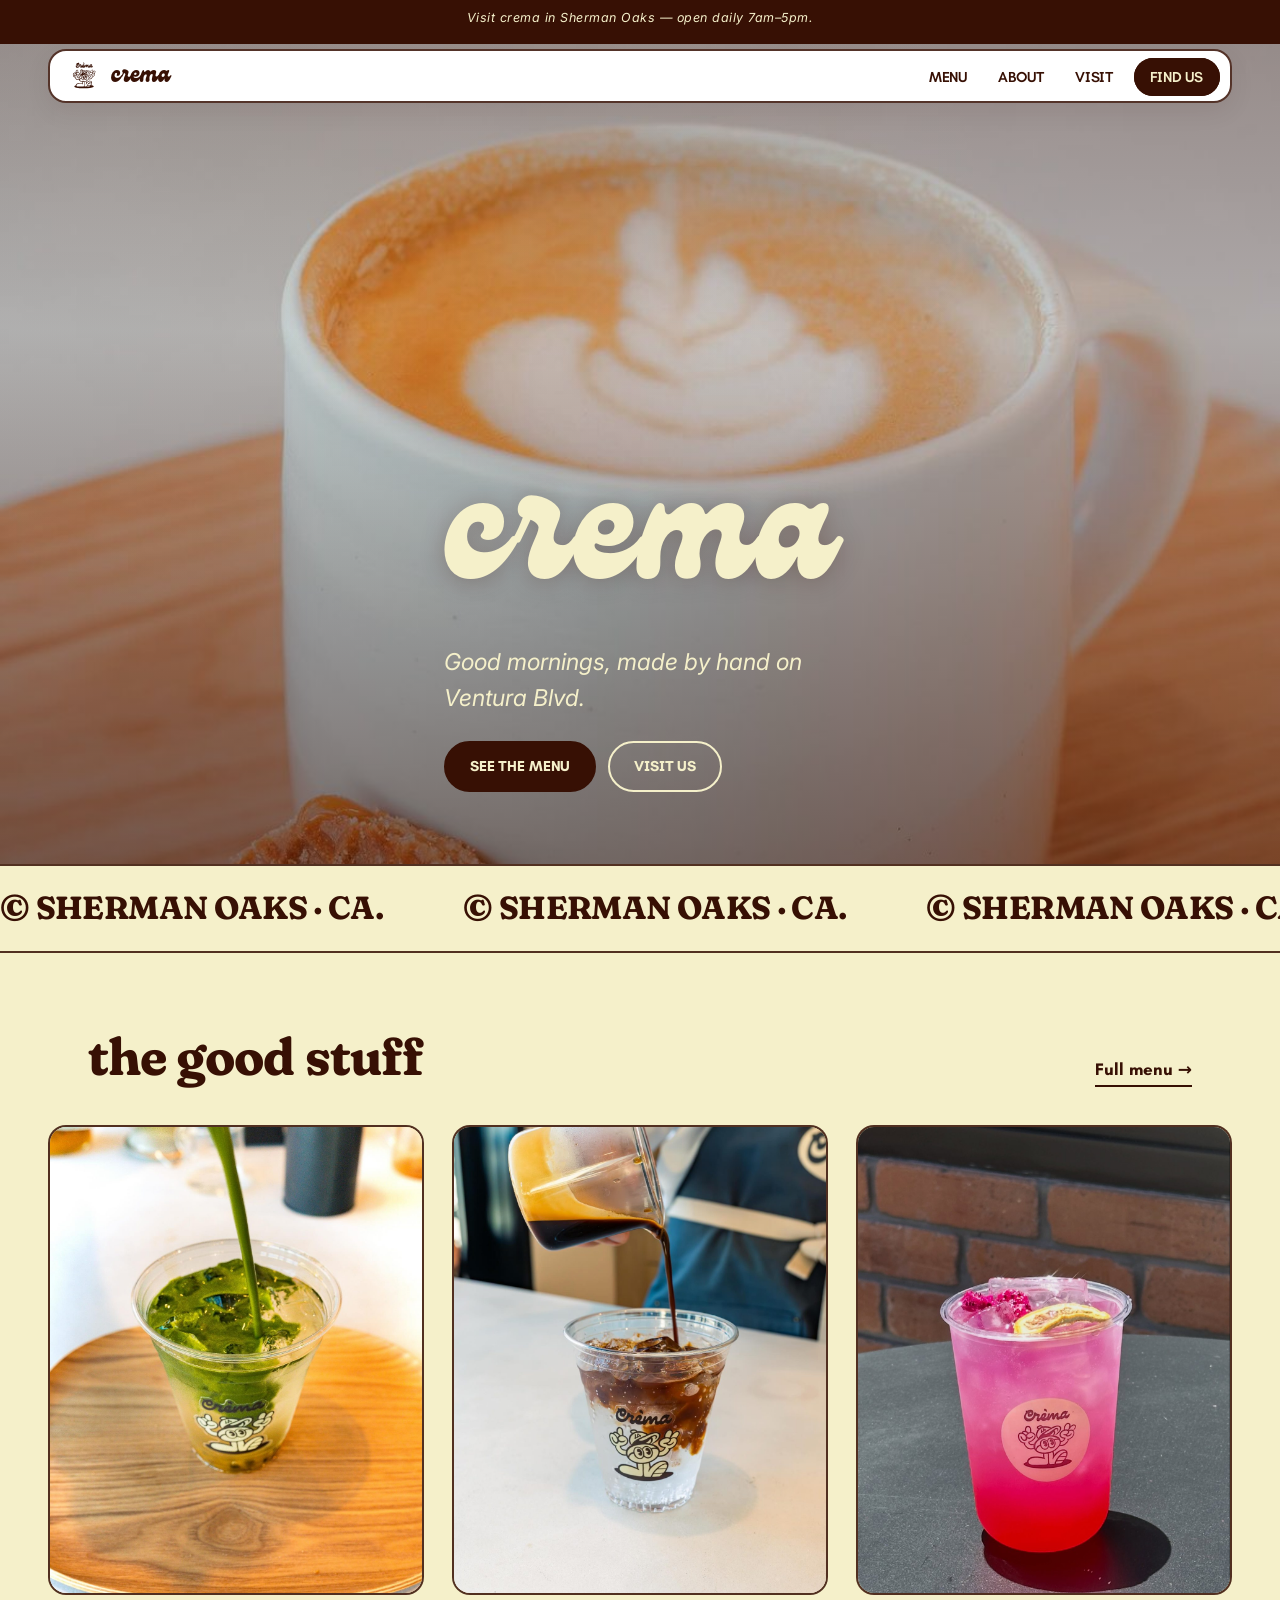
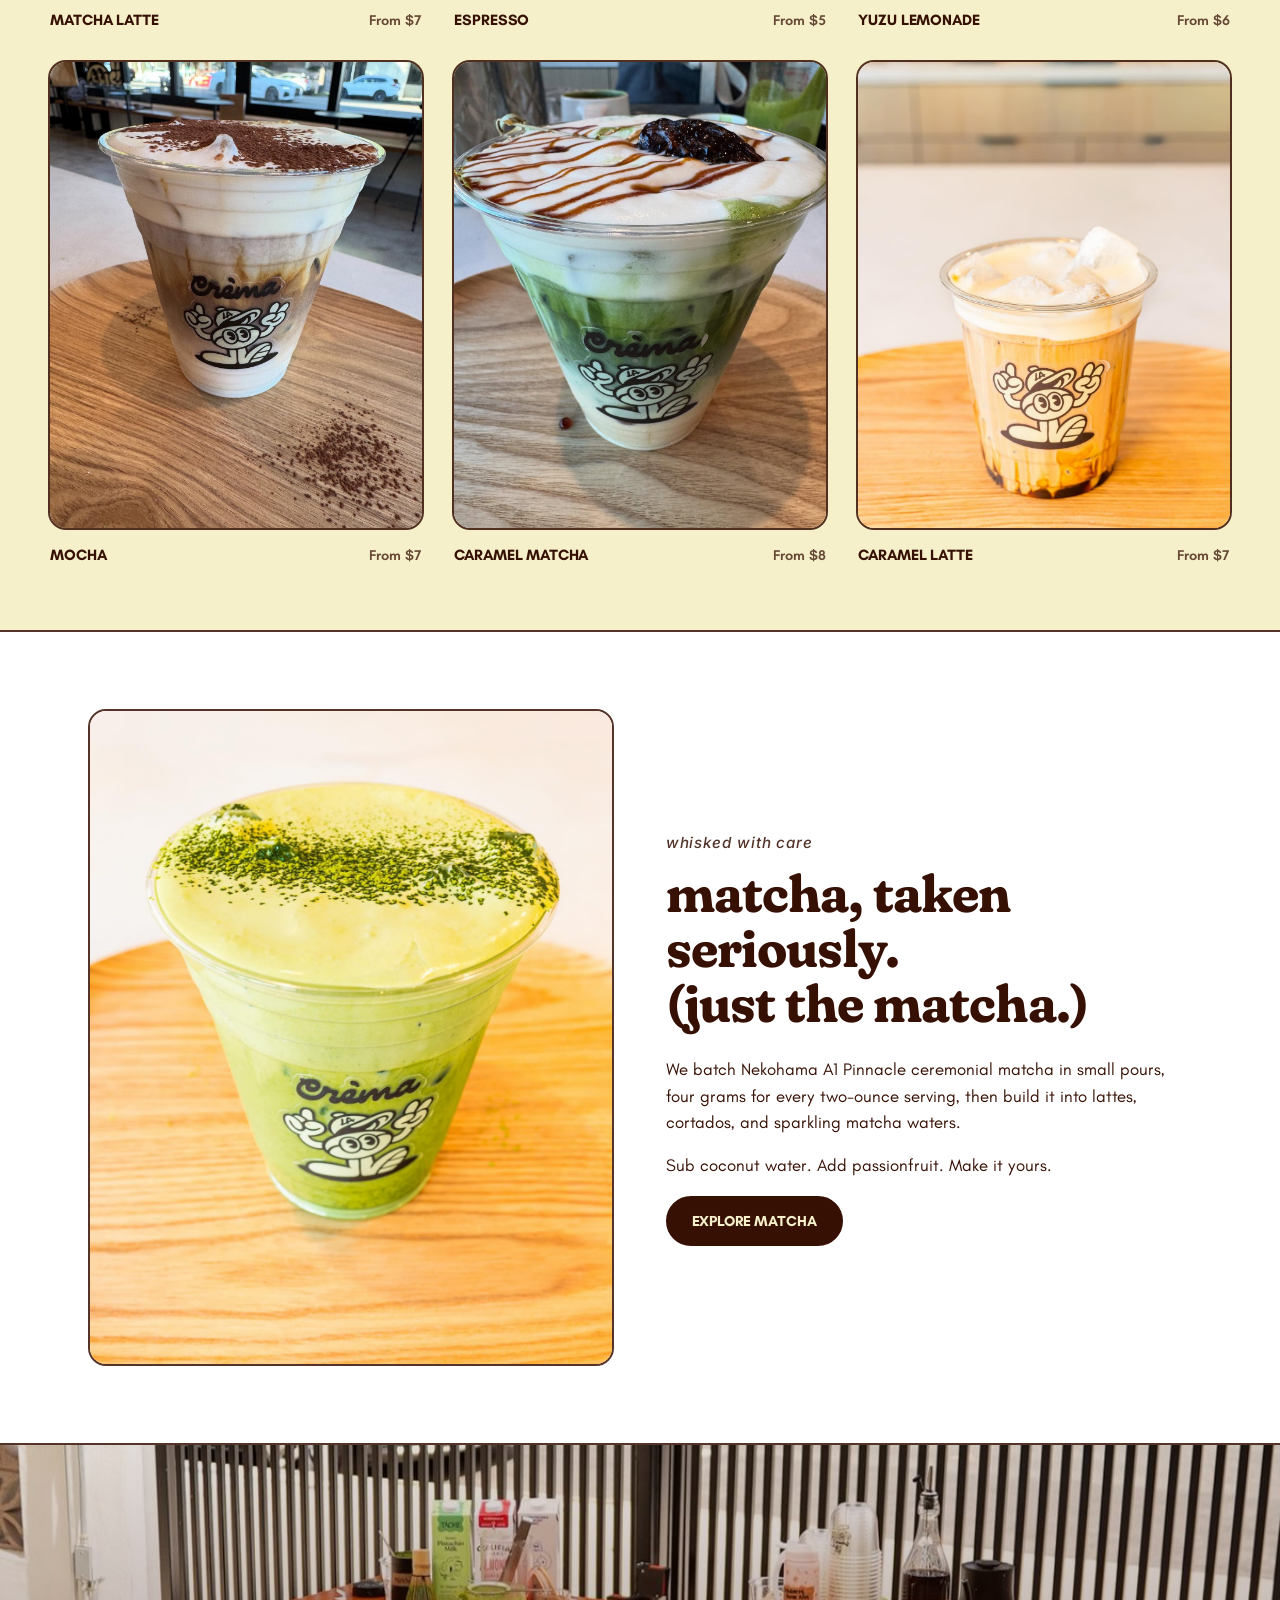
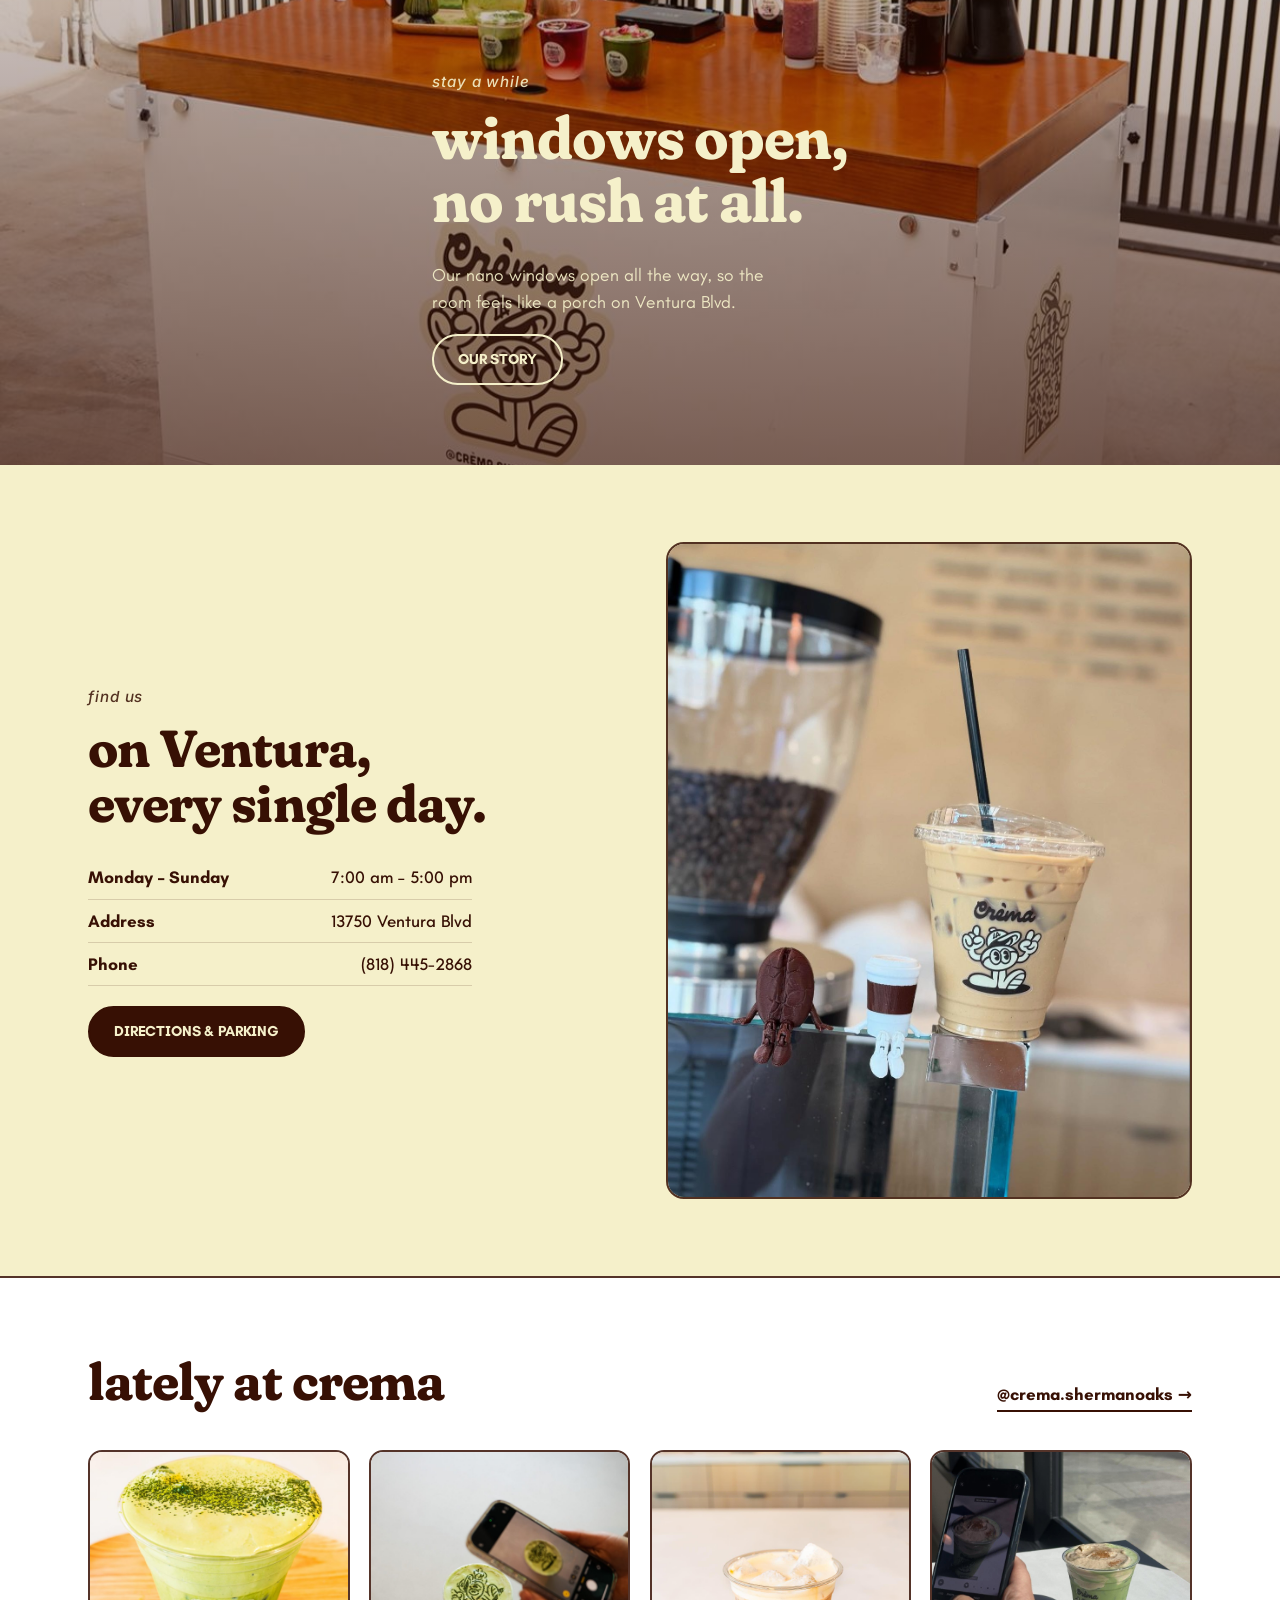
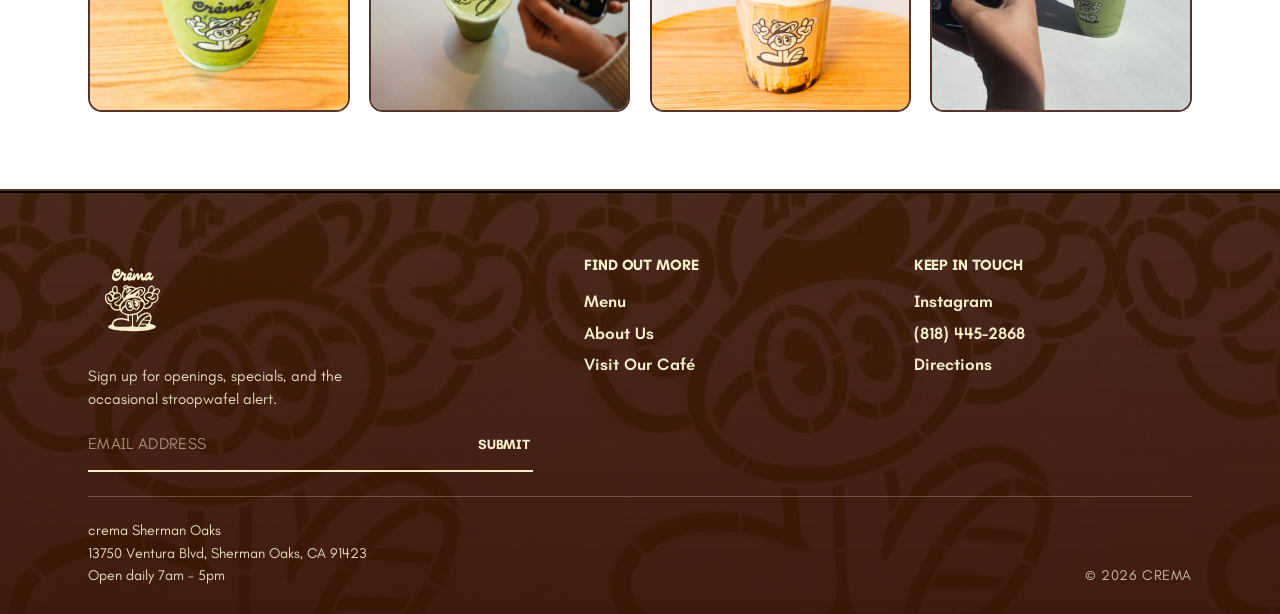
==== commit 723a420e: "Reshape homepage around cafe-matcha hierarchy Adopt announcement bar, sticky header, full-bleed hero" ====
--- a/index.html
+++ b/index.html
@@ -8,108 +8,177 @@
   <link rel="icon" type="image/svg+xml" href="assets/logo/letter-mark-mahogany.svg" />
   <link rel="stylesheet" href="css/styles.css" />
 </head>
-<body>
+<body class="page-home">
+
+  <!-- Announcement bar (cafe-matcha reference) -->
+  <div class="announcement-bar" data-announcement-bar>
+    <div class="announcement-bar__inner">
+      <div class="announcement-bar__announcements">
+        <div class="announcement is-active">
+          <a href="visit.html" class="announcement__link">
+            <em>Visit crema in Sherman Oaks — open daily 7am–5pm.</em>
+          </a>
+        </div>
+        <div class="announcement">
+          <a href="menu.html#matcha" class="announcement__link">
+            <em>Ceremonial Nekohama matcha, whisked to order.</em>
+          </a>
+        </div>
+        <div class="announcement">
+          <a href="https://www.instagram.com/crema.shermanoaks/" class="announcement__link" target="_blank" rel="noopener">
+            <em>Follow along @crema.shermanoaks</em>
+          </a>
+        </div>
+      </div>
+      <div class="announcement-bar__controls">
+        <button type="button" class="announcement-btn" data-announcement-prev aria-label="Previous announcement">
+          <svg width="18" height="18" viewBox="0 0 24 24" fill="none" stroke="currentColor" stroke-width="2" aria-hidden="true"><polyline points="15 18 9 12 15 6"></polyline></svg>
+        </button>
+        <button type="button" class="announcement-btn" data-announcement-next aria-label="Next announcement">
+          <svg width="18" height="18" viewBox="0 0 24 24" fill="none" stroke="currentColor" stroke-width="2" aria-hidden="true"><polyline points="9 18 15 12 9 6"></polyline></svg>
+        </button>
+      </div>
+    </div>
+  </div>
 
   <header class="site-header">
     <nav class="navbar" aria-label="Main">
       <a class="brand" href="index.html">
-        <img src="assets/logo/combination-mark-mahogany.svg" alt="crema" />
+        <img src="assets/logo/combination-mark-mahogany.svg" alt="" aria-hidden="true" />
         <span class="brand-name">crema</span>
       </a>
-      <button class="nav-toggle" aria-expanded="false" aria-controls="nav-links">menu</button>
+      <button class="nav-toggle" aria-expanded="false" aria-controls="nav-links">Menu</button>
       <ul class="nav-links" id="nav-links">
-        <li><a href="index.html">Home</a></li>
         <li><a href="menu.html">Menu</a></li>
         <li><a href="about.html">About</a></li>
         <li><a href="visit.html">Visit</a></li>
-        <li><a class="nav-cta" href="visit.html">Find Us IRL</a></li>
+        <li><a class="nav-cta" href="visit.html">Find Us</a></li>
       </ul>
     </nav>
   </header>
 
-  <div class="ticker" aria-hidden="true">
-    <div class="ticker-track">
-      <div class="ticker-group">
-        <span>Visit crema in Sherman Oaks</span><span>☕</span>
-        <span>@crema.shermanoaks</span><span>✦</span>
-        <span>Open daily 7am – 5pm</span><span>☕</span>
-        <span>13750 Ventura Blvd</span><span>✦</span>
-        <span>Visit crema in Sherman Oaks</span><span>☕</span>
-        <span>@crema.shermanoaks</span><span>✦</span>
-        <span>Open daily 7am – 5pm</span><span>☕</span>
-        <span>13750 Ventura Blvd</span><span>✦</span>
-        <span>Visit crema in Sherman Oaks</span><span>☕</span>
-        <span>@crema.shermanoaks</span><span>✦</span>
-        <span>Open daily 7am – 5pm</span><span>☕</span>
-        <span>13750 Ventura Blvd</span><span>✦</span>
-      </div>
-      <div class="ticker-group">
-        <span>Visit crema in Sherman Oaks</span><span>☕</span>
-        <span>@crema.shermanoaks</span><span>✦</span>
-        <span>Open daily 7am – 5pm</span><span>☕</span>
-        <span>13750 Ventura Blvd</span><span>✦</span>
-        <span>Visit crema in Sherman Oaks</span><span>☕</span>
-        <span>@crema.shermanoaks</span><span>✦</span>
-        <span>Open daily 7am – 5pm</span><span>☕</span>
-        <span>13750 Ventura Blvd</span><span>✦</span>
-        <span>Visit crema in Sherman Oaks</span><span>☕</span>
-        <span>@crema.shermanoaks</span><span>✦</span>
-        <span>Open daily 7am – 5pm</span><span>☕</span>
-        <span>13750 Ventura Blvd</span><span>✦</span>
-      </div>
-    </div>
-  </div>
-
   <main>
 
-    <!-- Hero -->
-    <section class="hero wrap">
-      <div class="hero-grid">
-        <div>
-          <span class="kicker">a neighborhood cafe on Ventura Blvd</span>
-          <h1>good mornings,<br />made by hand.</h1>
-          <p class="lede">Exceptional espresso, ceremonial matcha, and tea, poured slowly, served warmly, enjoyed in no particular hurry.</p>
-          <div class="btn-row">
-            <a class="btn btn-solid" href="menu.html">See the menu</a>
-            <a class="btn btn-ghost" href="visit.html">Visit us</a>
+    <!-- Full-bleed hero -->
+    <section class="hero-bleed">
+      <div class="hero-bleed__media">
+        <img
+          src="assets/img/drink-flatwhite-stroopwafel.jpg"
+          alt="A flat white with latte art beside a stroopwafel"
+          width="1600"
+          height="2000"
+          fetchpriority="high"
+        />
+      </div>
+      <div class="hero-bleed__shade" aria-hidden="true"></div>
+      <div class="hero-bleed__content wrap">
+        <h1 class="hero-bleed__brand brandmark">crema</h1>
+        <p class="hero-bleed__lede">Good mornings, made by hand on Ventura Blvd.</p>
+        <div class="btn-row">
+          <a class="btn btn-solid" href="menu.html">See the menu</a>
+          <a class="btn btn-ghost-light" href="visit.html">Visit us</a>
+        </div>
+      </div>
+    </section>
+
+    <!-- Scrolling banner -->
+    <section class="scrolling-banner" aria-hidden="true">
+      <div class="marquee">
+        <div class="marquee-track">
+          <div class="marquee-group">
+            <span>© sherman oaks · ca.</span>
+            <span>© sherman oaks · ca.</span>
+            <span>© sherman oaks · ca.</span>
+            <span>© sherman oaks · ca.</span>
+            <span>© sherman oaks · ca.</span>
+            <span>© sherman oaks · ca.</span>
+            <span>© sherman oaks · ca.</span>
+            <span>© sherman oaks · ca.</span>
           </div>
-        </div>
-        <div class="hero-art">
-          <div class="photo">
-            <img src="assets/img/drink-flatwhite-stroopwafel.jpg" alt="A flat white with latte art beside a stroopwafel" />
+          <div class="marquee-group" aria-hidden="true">
+            <span>© sherman oaks · ca.</span>
+            <span>© sherman oaks · ca.</span>
+            <span>© sherman oaks · ca.</span>
+            <span>© sherman oaks · ca.</span>
+            <span>© sherman oaks · ca.</span>
+            <span>© sherman oaks · ca.</span>
+            <span>© sherman oaks · ca.</span>
+            <span>© sherman oaks · ca.</span>
           </div>
-          <img class="mascot" src="assets/logo/combination-mark-mahogany.svg" alt="" aria-hidden="true" />
-        </div>
-      </div>
-    </section>
-
-    <!-- Featured drinks -->
-    <section class="section alt">
+        </div>
+      </div>
+    </section>
+
+    <!-- Featured drinks — product list / carousel -->
+    <section class="section featured-collection">
       <div class="wrap">
         <div class="section-head">
           <h2>the good stuff</h2>
           <a class="more" href="menu.html">Full menu →</a>
         </div>
-        <div class="card-grid">
-          <a class="card reveal" href="menu.html#matcha">
-            <img src="assets/img/drink-matcha-pour.jpg" alt="Ceremonial matcha being poured over ice" />
-            <div class="card-body">
-              <h3>Matcha Latte</h3>
-              <p>Nekohama A1 Pinnacle ceremonial matcha, whisked to order with your milk of choice.</p>
-            </div>
-          </a>
-          <a class="card reveal" href="menu.html#espresso">
-            <img src="assets/img/craft-espresso-pour.jpg" alt="A barista pouring a double espresso over ice" />
-            <div class="card-body">
-              <h3>Espresso, properly</h3>
-              <p>Double shots, housemade sauces, and milk steamed just so, hot or iced.</p>
-            </div>
-          </a>
-          <a class="card reveal" href="menu.html#tea">
-            <img src="assets/img/drink-pink-lemonade.jpg" alt="A bright pink yuzu lemonade with dried citrus" />
-            <div class="card-body">
-              <h3>Teas &amp; Lemonades</h3>
-              <p>Crema Fog, hibiscus, hojicha, and housemade yuzu lemonade for sunny afternoons.</p>
+      </div>
+      <div class="product-carousel" data-product-carousel>
+        <div class="product-carousel__controls">
+          <button type="button" class="carousel-btn" data-carousel-prev aria-label="Previous">
+            <svg width="20" height="20" viewBox="0 0 24 24" fill="none" stroke="currentColor" stroke-width="2" aria-hidden="true"><polyline points="15 18 9 12 15 6"></polyline></svg>
+          </button>
+          <button type="button" class="carousel-btn" data-carousel-next aria-label="Next">
+            <svg width="20" height="20" viewBox="0 0 24 24" fill="none" stroke="currentColor" stroke-width="2" aria-hidden="true"><polyline points="9 18 15 12 9 6"></polyline></svg>
+          </button>
+        </div>
+        <div class="product-list product-list--per-row-3 product-list--per-row-mob-1 product-list--image-shape-portrait-45" data-carousel-track>
+          <a class="product-block reveal" href="menu.html#matcha">
+            <div class="product-block__image">
+              <img src="assets/img/drink-matcha-pour.jpg" alt="Ceremonial matcha being poured over ice" />
+            </div>
+            <div class="product-block__info">
+              <h3 class="product-block__title">Matcha Latte</h3>
+              <p class="product-block__meta">From $7</p>
+            </div>
+          </a>
+          <a class="product-block reveal" href="menu.html#espresso">
+            <div class="product-block__image">
+              <img src="assets/img/craft-espresso-pour.jpg" alt="A barista pouring a double espresso over ice" />
+            </div>
+            <div class="product-block__info">
+              <h3 class="product-block__title">Espresso</h3>
+              <p class="product-block__meta">From $5</p>
+            </div>
+          </a>
+          <a class="product-block reveal" href="menu.html#tea">
+            <div class="product-block__image">
+              <img src="assets/img/drink-pink-lemonade.jpg" alt="A bright pink yuzu lemonade with dried citrus" />
+            </div>
+            <div class="product-block__info">
+              <h3 class="product-block__title">Yuzu Lemonade</h3>
+              <p class="product-block__meta">From $6</p>
+            </div>
+          </a>
+          <a class="product-block reveal" href="menu.html#espresso">
+            <div class="product-block__image">
+              <img src="assets/img/drink-mocha-dusted.jpg" alt="An iced mocha dusted with cocoa" />
+            </div>
+            <div class="product-block__info">
+              <h3 class="product-block__title">Mocha</h3>
+              <p class="product-block__meta">From $7</p>
+            </div>
+          </a>
+          <a class="product-block reveal" href="menu.html#matcha">
+            <div class="product-block__image">
+              <img src="assets/img/drink-matcha-caramel-swirl.jpg" alt="A layered iced matcha with caramel drizzle" />
+            </div>
+            <div class="product-block__info">
+              <h3 class="product-block__title">Caramel Matcha</h3>
+              <p class="product-block__meta">From $8</p>
+            </div>
+          </a>
+          <a class="product-block reveal" href="menu.html#espresso">
+            <div class="product-block__image">
+              <img src="assets/img/drink-caramel-iced.jpg" alt="An iced caramel latte" />
+            </div>
+            <div class="product-block__info">
+              <h3 class="product-block__title">Caramel Latte</h3>
+              <p class="product-block__meta">From $7</p>
             </div>
           </a>
         </div>
@@ -117,10 +186,10 @@
     </section>
 
     <!-- Matcha story -->
-    <section class="section">
+    <section class="section alt">
       <div class="wrap split">
         <div class="photo reveal">
-          <img src="assets/img/drink-matcha-caramel-swirl.jpg" alt="A layered iced matcha with caramel drizzle" />
+          <img src="assets/img/drink-matcha-dusted.jpg" alt="Iced matcha dusted with green tea powder" />
         </div>
         <div>
           <span class="kicker">whisked with care</span>
@@ -132,28 +201,23 @@
       </div>
     </section>
 
-    <!-- Atmosphere -->
-    <section class="section alt">
-      <div class="wrap split">
-        <div>
-          <span class="kicker">stay a while</span>
-          <h2>windows open,<br />no rush at all.</h2>
-          <p>Our nano windows open all the way, so the room feels like a porch on Ventura Blvd. Come for a quick double shot at the bar, camp out with a laptop, or catch up with a friend over stroopwafels.</p>
-          <p>Fresh pastries and breakfast burritos daily, while they last.</p>
-          <a class="btn btn-ghost" href="about.html">Our story</a>
-        </div>
-        <div class="photo flip reveal">
-          <img src="assets/img/space-crema-cart.jpg" alt="The crema espresso cart outside the cafe" />
-        </div>
+    <!-- Atmosphere band -->
+    <section class="image-band">
+      <div class="image-band__media">
+        <img src="assets/img/space-crema-cart.jpg" alt="The crema espresso cart outside the cafe" />
+      </div>
+      <div class="image-band__shade" aria-hidden="true"></div>
+      <div class="image-band__content wrap">
+        <span class="kicker light">stay a while</span>
+        <h2>windows open,<br />no rush at all.</h2>
+        <p>Our nano windows open all the way, so the room feels like a porch on Ventura Blvd.</p>
+        <a class="btn btn-ghost-light" href="about.html">Our story</a>
       </div>
     </section>
 
     <!-- Visit teaser -->
     <section class="section">
       <div class="wrap split">
-        <div class="photo reveal">
-          <img src="assets/img/drink-mocha-dusted.jpg" alt="An iced mocha dusted with cocoa on a wooden tray" />
-        </div>
         <div>
           <span class="kicker">find us</span>
           <h2>on Ventura,<br />every single day.</h2>
@@ -164,6 +228,9 @@
           </ul>
           <a class="btn btn-solid" href="visit.html">Directions &amp; parking</a>
         </div>
+        <div class="photo reveal">
+          <img src="assets/img/drink-iced-latte-counter.jpg" alt="An iced latte on the counter" />
+        </div>
       </div>
     </section>
 
@@ -178,7 +245,7 @@
           <a href="https://www.instagram.com/crema.shermanoaks/" target="_blank" rel="noopener"><img src="assets/img/drink-matcha-dusted.jpg" alt="Iced matcha dusted with green tea powder" /></a>
           <a href="https://www.instagram.com/crema.shermanoaks/" target="_blank" rel="noopener"><img src="assets/img/moment-matcha-photo.jpg" alt="A guest photographing their matcha" /></a>
           <a href="https://www.instagram.com/crema.shermanoaks/" target="_blank" rel="noopener"><img src="assets/img/drink-caramel-iced.jpg" alt="An iced caramel latte" /></a>
-          <a href="https://www.instagram.com/crema.shermanoaks/" target="_blank" rel="noopener"><img src="assets/img/drink-iced-latte-counter.jpg" alt="An iced latte on the counter" /></a>
+          <a href="https://www.instagram.com/crema.shermanoaks/" target="_blank" rel="noopener"><img src="assets/img/moment-phone-drink.jpg" alt="A drink photographed on a phone" /></a>
         </div>
       </div>
     </section>
@@ -186,45 +253,43 @@
   </main>
 
   <footer class="site-footer">
-    <div class="wrap">
+    <div class="footer-texture" aria-hidden="true"></div>
+    <div class="wrap footer-inner">
       <div class="footer-main">
         <div class="footer-brand">
           <img src="assets/logo/combination-mark-cream.svg" alt="crema" />
-          <p>Visit crema in Sherman Oaks, coffee, matcha, and cozy vibes, poured daily.</p>
+          <div class="newsletter">
+            <p>Sign up for openings, specials, and the occasional stroopwafel alert.</p>
+            <form>
+              <input id="newsletter-email" type="email" placeholder="Email address" required aria-label="Email" />
+              <button type="submit">Submit</button>
+            </form>
+          </div>
         </div>
         <div class="footer-col">
-          <h4>Explore</h4>
+          <h4>Find Out More</h4>
           <ul>
             <li><a href="menu.html">Menu</a></li>
-            <li><a href="about.html">About</a></li>
-            <li><a href="visit.html">Visit</a></li>
+            <li><a href="about.html">About Us</a></li>
+            <li><a href="visit.html">Visit Our Café</a></li>
           </ul>
         </div>
         <div class="footer-col">
-          <h4>Find Us</h4>
-          <address>
-            13750 Ventura Blvd<br />
-            Sherman Oaks, CA 91423<br />
-            (818) 445-2868<br />
-            Open daily 7am – 5pm
-          </address>
-        </div>
-        <div class="footer-col">
-          <h4>Stay in the loop</h4>
-          <div class="newsletter">
-            <label for="newsletter-email">Never miss a pour.</label>
-            <form>
-              <input id="newsletter-email" type="email" placeholder="your@email.com" required />
-              <button type="submit">Join</button>
-            </form>
-          </div>
+          <h4>Keep In Touch</h4>
+          <ul>
+            <li><a href="https://www.instagram.com/crema.shermanoaks/" target="_blank" rel="noopener">Instagram</a></li>
+            <li><a href="tel:+18184452868">(818) 445-2868</a></li>
+            <li><a href="visit.html">Directions</a></li>
+          </ul>
         </div>
       </div>
       <div class="footer-legal">
-        <div class="social">
-          <a href="https://www.instagram.com/crema.shermanoaks/" target="_blank" rel="noopener">Instagram</a>
-        </div>
-        <span class="copyright">© 2026 crema · Sherman Oaks, Los Angeles</span>
+        <address>
+          crema Sherman Oaks<br />
+          13750 Ventura Blvd, Sherman Oaks, CA 91423<br />
+          Open daily 7am – 5pm
+        </address>
+        <span class="copyright">© 2026 crema</span>
       </div>
     </div>
   </footer>
--- a/css/styles.css
+++ b/css/styles.css
@@ -1,9 +1,31 @@
 /* ============================================================
    crema · Sherman Oaks
-   Warm, contemporary, editorial. Four colors, no noise.
-   ============================================================ */
-
-/* ---------- Fonts ---------- */
+   Hierarchy informed by cafe-matcha.com (announcement → header →
+   full-bleed hero → scrolling banner → product list → footer),
+   kept in crema's cream / mahogany system.
+   ============================================================ */
+
+/* ---------- Fonts ----------
+   Fraunces carries the headings. It ships here as a variable font with the
+   optical-size and weight axes live, while SOFT and WONK are baked in at
+   100 and 1: those two are a brand decision, not something that should vary
+   per element, and pinning them cut the file from 114KB to 73KB.
+
+   SOFT 100 / WONK 1 is a deliberately different cut of Fraunces from the
+   one on salonhestia.com (SOFT 0 / WONK 0), which is sharp and restrained.
+   This one is rounded with canted terminals, so it rhymes with Genty's
+   groovy wordmark and the mascot instead of reading as the same brand. */
+@font-face {
+  font-family: "Fraunces";
+  src: url("../assets/fonts/Fraunces.woff2") format("woff2");
+  font-weight: 400 800;
+  font-style: normal;
+  font-display: swap;
+}
+/* Genty is the wordmark, and only the wordmark. It is a single-weight
+   display face with no accented glyphs, so it is not a working heading
+   font. Keeping it to the logo lockup is also what keeps its footprint
+   smallest, which matters given it is licensed separately from the rest. */
 @font-face {
   font-family: "Genty";
   src: url("../assets/fonts/Genty.woff2") format("woff2");
@@ -43,16 +65,18 @@
   --line: rgba(55, 16, 4, 0.16);
   --line-strong: rgba(55, 16, 4, 0.85);
 
-  --font-display: "Genty", "Teachers", sans-serif;
+  --font-display: "Fraunces", Georgia, "Times New Roman", serif;
+  --font-brand: "Genty", "Fraunces", Georgia, serif;
   --font-body: "Teachers", system-ui, sans-serif;
   --font-accent: "Inter Italic", "Teachers", sans-serif;
 
-  --radius-lg: 28px;
-  --radius-md: 18px;
+  --radius-lg: 18px;
+  --radius-md: 14px;
   --radius-pill: 999px;
 
   --pad: clamp(1.25rem, 4vw, 3rem);
   --maxw: 1200px;
+  --header-offset: 4.75rem;
 }
 
 /* ---------- Reset-ish ---------- */
@@ -69,7 +93,18 @@
 }
 img { max-width: 100%; display: block; }
 a { color: inherit; }
-h1, h2, h3, h4 { margin: 0 0 0.5em; line-height: 1.05; font-weight: 700; }
+button { font: inherit; color: inherit; }
+h1, h2, h3, h4 {
+  margin: 0 0 0.5em;
+  font-family: var(--font-display);
+  font-weight: 700;
+  font-optical-sizing: auto;
+  line-height: 1.05;
+  letter-spacing: -0.015em;
+}
+h1 { letter-spacing: -0.022em; }
+h2 { letter-spacing: -0.018em; }
+h3, h4 { line-height: 1.15; letter-spacing: -0.01em; }
 p { margin: 0 0 1em; }
 
 .wrap { max-width: var(--maxw); margin-inline: auto; padding-inline: var(--pad); }
@@ -79,6 +114,12 @@
 /* ---------- Type helpers ---------- */
 .display {
   font-family: var(--font-display);
+  font-weight: 700;
+  font-optical-sizing: auto;
+  letter-spacing: -0.02em;
+}
+.brandmark {
+  font-family: var(--font-brand);
   font-weight: 400;
   letter-spacing: 0.01em;
 }
@@ -93,66 +134,158 @@
   margin-bottom: 0.75rem;
   display: inline-block;
 }
-
-/* ============================================================
-   Nav: floating pill bar (a nod to Couplet)
+.kicker.light { color: var(--cream); opacity: 0.9; }
+
+/* ============================================================
+   Announcement bar
+   ============================================================ */
+.announcement-bar {
+  background: var(--mahogany);
+  color: var(--cream);
+  position: relative;
+  z-index: 60;
+}
+.announcement-bar__inner {
+  position: relative;
+  max-width: var(--maxw);
+  margin-inline: auto;
+  padding: 0.65rem var(--pad);
+  text-align: center;
+}
+.announcement-bar__announcements {
+  position: relative;
+  min-height: 1.35em;
+}
+.announcement {
+  position: absolute;
+  inset: 0;
+  display: flex;
+  align-items: center;
+  justify-content: center;
+  opacity: 0;
+  visibility: hidden;
+  transform: translateY(6px);
+  transition: opacity 0.35s ease, transform 0.35s ease, visibility 0s 0.35s;
+}
+.announcement.is-active {
+  position: relative;
+  opacity: 1;
+  visibility: visible;
+  transform: none;
+  transition: opacity 0.45s ease 0.1s, transform 0.45s ease 0.1s;
+}
+.announcement__link {
+  color: inherit;
+  text-decoration: none;
+  font-family: var(--font-accent);
+  font-style: italic;
+  font-size: 0.78rem;
+  letter-spacing: 0.04em;
+  line-height: 1.35;
+}
+.announcement__link:hover { opacity: 0.85; }
+.announcement-bar__controls {
+  position: absolute;
+  inset: 0;
+  display: flex;
+  align-items: center;
+  justify-content: space-between;
+  padding-inline: 0.35rem;
+  pointer-events: none;
+  opacity: 0;
+  transition: opacity 0.15s ease;
+}
+.announcement-bar__inner:hover .announcement-bar__controls,
+.announcement-bar__inner:focus-within .announcement-bar__controls {
+  opacity: 1;
+}
+.announcement-btn {
+  pointer-events: auto;
+  background: none;
+  border: 0;
+  padding: 0.35rem;
+  cursor: pointer;
+  color: var(--cream);
+  display: grid;
+  place-items: center;
+}
+.announcement-btn:hover { opacity: 0.7; }
+
+/* ============================================================
+   Header — sticky rounded bar (cafe-matcha pageheader nod)
    ============================================================ */
 .site-header {
   position: sticky;
-  top: 0.9rem;
+  top: 0.65rem;
   z-index: 50;
   padding-inline: var(--pad);
+  margin-bottom: 0.65rem;
+}
+.page-home .site-header {
+  position: absolute;
+  left: 0;
+  right: 0;
+  top: calc(2.4rem + 0.65rem);
+  margin-bottom: 0;
 }
 .navbar {
   max-width: var(--maxw);
   margin-inline: auto;
   background: var(--white);
   border: 2px solid var(--line-strong);
-  border-radius: var(--radius-pill);
+  border-radius: var(--radius-lg);
   display: flex;
   align-items: center;
   gap: 1rem;
-  padding: 0.5rem 0.65rem 0.5rem 1.1rem;
-  box-shadow: 0 6px 0 rgba(55, 16, 4, 0.12);
+  padding: 0.45rem 0.65rem 0.45rem 1rem;
+  box-shadow: 0 8px 24px rgba(55, 16, 4, 0.08);
 }
 .navbar .brand {
   display: flex;
   align-items: center;
-  gap: 0.6rem;
+  gap: 0.55rem;
   text-decoration: none;
 }
-.navbar .brand img { height: 40px; width: auto; }
+.navbar .brand img { height: 36px; width: auto; }
 .navbar .brand .brand-name {
-  font-family: var(--font-display);
-  font-size: 1.5rem;
+  font-family: var(--font-brand);
+  font-size: 1.45rem;
   line-height: 1;
-  transform: translateY(-2px);
+  /* Optical centring against nav link ink. */
+  transform: translateY(2px);
 }
 .nav-links {
   display: flex;
   align-items: center;
-  gap: 0.25rem;
+  gap: 0.15rem;
   margin-left: auto;
   list-style: none;
   padding: 0;
+  margin-block: 0;
 }
 .nav-links a {
   text-decoration: none;
   font-weight: 600;
-  font-size: 1rem;
-  padding: 0.5rem 0.95rem;
+  font-size: 0.92rem;
+  letter-spacing: -0.01em;
+  text-transform: uppercase;
+  padding: 0.5rem 0.9rem;
   border-radius: var(--radius-pill);
   transition: background 0.18s ease, color 0.18s ease;
 }
-.nav-links a:hover { background: var(--cream); }
+.nav-links a:hover { background: rgba(55, 16, 4, 0.06); }
 .nav-links a.active { background: var(--mahogany); color: var(--cream); }
 .nav-cta {
-  margin-left: 0.35rem;
+  margin-left: 0.25rem;
   background: var(--mahogany);
   color: var(--cream) !important;
   border: 2px solid var(--mahogany);
 }
-.nav-links a.nav-cta:hover { background: var(--black); border-color: var(--black); color: var(--white) !important; }
+.nav-links a.nav-cta:hover {
+  background: var(--black);
+  border-color: var(--black);
+  color: var(--white) !important;
+}
 
 .nav-toggle {
   display: none;
@@ -162,6 +295,9 @@
   border-radius: var(--radius-pill);
   font: inherit;
   font-weight: 700;
+  text-transform: uppercase;
+  letter-spacing: -0.01em;
+  font-size: 0.85rem;
   color: var(--ink);
   padding: 0.45rem 1rem;
   cursor: pointer;
@@ -181,116 +317,145 @@
     border: 2px solid var(--line-strong);
     border-radius: var(--radius-lg);
     padding: 0.75rem;
-    box-shadow: 0 8px 0 rgba(55, 16, 4, 0.12);
+    box-shadow: 0 12px 28px rgba(55, 16, 4, 0.12);
   }
   .site-header { position: sticky; }
+  .page-home .site-header { position: absolute; }
   .navbar { position: relative; }
   .nav-links.open { display: flex; }
   .nav-links a { padding: 0.8rem 1rem; text-align: center; }
 }
 
 /* ============================================================
-   Marquee ticker
-   ============================================================ */
-.ticker {
+   Full-bleed hero
+   ============================================================ */
+.hero-bleed {
+  position: relative;
+  min-height: min(92vh, 820px);
+  display: grid;
+  align-items: end;
+  color: var(--cream);
   overflow: hidden;
-  border-block: 2px solid var(--line-strong);
-  background: var(--mahogany);
-  color: var(--cream);
-  margin-top: 1.25rem;
-}
-.ticker-track {
-  display: flex;
-  white-space: nowrap;
-  padding: 0.55rem 0;
-  animation: ticker 28s linear infinite;
-  width: max-content;
-}
-/* Two identical groups; the track shifts exactly one group-width (-50%),
-   so the loop restarts on identical pixels — no visible seam. The trailing
-   gap lives INSIDE each group (padding-right) so spacing stays constant
-   across the loop boundary. */
-.ticker-group {
-  display: flex;
-  gap: 3rem;
-  padding-right: 3rem;
-  flex-shrink: 0;
-}
-.ticker span {
+}
+.hero-bleed__media {
+  position: absolute;
+  inset: 0;
+}
+.hero-bleed__media img {
+  width: 100%;
+  height: 100%;
+  object-fit: cover;
+  object-position: center 40%;
+}
+.hero-bleed__shade {
+  position: absolute;
+  inset: 0;
+  background:
+    linear-gradient(180deg, rgba(55, 16, 4, 0.28) 0%, rgba(55, 16, 4, 0.12) 35%, rgba(55, 16, 4, 0.55) 100%),
+    radial-gradient(ellipse at 30% 20%, rgba(245, 240, 202, 0.12), transparent 50%);
+}
+.hero-bleed__content {
+  position: relative;
+  z-index: 1;
+  padding-block: clamp(5.5rem, 14vh, 8rem) clamp(2.5rem, 6vw, 4.5rem);
+  max-width: var(--maxw);
+}
+.hero-bleed__brand {
+  font-size: clamp(4.5rem, 16vw, 9.5rem);
+  line-height: 0.85;
+  margin: 0 0 0.2em;
+  color: var(--cream);
+  text-shadow: 0 2px 24px rgba(55, 16, 4, 0.25);
+  animation: hero-rise 0.9s cubic-bezier(0.16, 1, 0.3, 1) both;
+}
+.hero-bleed__lede {
   font-family: var(--font-accent);
   font-style: italic;
-  font-weight: 500;
-  letter-spacing: 0.05em;
-  font-size: 0.95rem;
-}
-@keyframes ticker {
+  font-size: clamp(1.15rem, 2.2vw, 1.45rem);
+  max-width: 28ch;
+  margin: 0 0 1.5rem;
+  animation: hero-rise 0.9s cubic-bezier(0.16, 1, 0.3, 1) 0.12s both;
+}
+.hero-bleed .btn-row {
+  animation: hero-rise 0.9s cubic-bezier(0.16, 1, 0.3, 1) 0.22s both;
+}
+@keyframes hero-rise {
+  from { opacity: 0; transform: translateY(18px); }
+  to { opacity: 1; transform: none; }
+}
+
+/* ============================================================
+   Scrolling banner / marquee
+   ============================================================ */
+.scrolling-banner {
+  background: var(--cream);
+  border-block: 2px solid var(--line-strong);
+  overflow: hidden;
+}
+.marquee {
+  padding-block: 1.1rem;
+}
+.marquee-track {
+  display: flex;
+  width: max-content;
+  animation: marquee-scroll 22s linear infinite;
+  will-change: transform;
+}
+.marquee-group {
+  display: flex;
+  gap: 5rem;
+  padding-right: 5rem;
+  flex-shrink: 0;
+}
+.marquee-group span {
+  font-family: var(--font-display);
+  font-weight: 700;
+  font-size: clamp(1.5rem, 3.2vw, 2rem);
+  letter-spacing: -0.02em;
+  text-transform: uppercase;
+  white-space: nowrap;
+}
+@keyframes marquee-scroll {
   from { transform: translateX(0); }
   to { transform: translateX(-50%); }
 }
 @media (prefers-reduced-motion: reduce) {
-  .ticker-track { animation: none; }
-}
-
-/* ============================================================
-   Hero
-   ============================================================ */
-.hero { padding-block: clamp(2.5rem, 6vw, 5rem) clamp(2rem, 5vw, 4rem); }
-.hero-grid {
-  display: grid;
-  grid-template-columns: 1.1fr 0.9fr;
-  gap: clamp(1.5rem, 4vw, 4rem);
-  align-items: center;
-}
-.hero h1 {
-  font-family: var(--font-display);
-  font-weight: 400;
-  font-size: clamp(3rem, 7.5vw, 6rem);
-  margin-bottom: 0.35em;
-}
-.hero .lede {
-  font-size: clamp(1.1rem, 1.6vw, 1.3rem);
-  max-width: 34ch;
-}
-.hero-art {
-  position: relative;
-}
-.hero-art .photo {
-  border-radius: var(--radius-lg);
-  border: 2px solid var(--line-strong);
-  overflow: hidden;
-  transform: rotate(1.5deg);
-  box-shadow: 0 10px 0 rgba(55, 16, 4, 0.15);
-}
-.hero-art .photo img { aspect-ratio: 4 / 5; object-fit: cover; width: 100%; }
-.hero-art .mascot {
-  position: absolute;
-  width: clamp(110px, 14vw, 170px);
-  left: -clamp(2rem, 4vw, 3rem);
-  left: -9%;
-  bottom: -6%;
-  transform: rotate(-6deg);
-  filter: drop-shadow(0 4px 0 rgba(55, 16, 4, 0.18));
-}
-@media (max-width: 820px) {
-  .hero-grid { grid-template-columns: 1fr; }
-  .hero-art .mascot { left: auto; right: -4%; }
-}
-
+  .marquee-track { animation: none; }
+  .hero-bleed__brand,
+  .hero-bleed__lede,
+  .hero-bleed .btn-row { animation: none; }
+}
+
+/* ============================================================
+   Buttons
+   ============================================================ */
 .btn-row { display: flex; gap: 0.75rem; flex-wrap: wrap; margin-top: 1.5rem; }
 .btn {
   display: inline-block;
   text-decoration: none;
   font-weight: 700;
-  padding: 0.8rem 1.6rem;
+  font-size: 0.92rem;
+  letter-spacing: -0.01em;
+  text-transform: uppercase;
+  padding: 0.75rem 1.5rem;
   border-radius: var(--radius-pill);
   border: 2px solid var(--mahogany);
-  transition: transform 0.15s ease, background 0.18s ease, color 0.18s ease;
+  transition: transform 0.15s ease, background 0.18s ease, color 0.18s ease, border-color 0.18s ease;
 }
 .btn:hover { transform: translateY(-2px); }
 .btn-solid { background: var(--mahogany); color: var(--cream); }
 .btn-solid:hover { background: var(--black); border-color: var(--black); color: var(--white); }
 .btn-ghost { background: transparent; color: var(--mahogany); }
 .btn-ghost:hover { background: var(--white); }
+.btn-ghost-light {
+  background: transparent;
+  color: var(--cream);
+  border-color: var(--cream);
+}
+.btn-ghost-light:hover {
+  background: var(--cream);
+  color: var(--mahogany);
+}
 
 /* ============================================================
    Sections
@@ -304,8 +469,6 @@
   margin-bottom: clamp(1.5rem, 3vw, 2.5rem);
 }
 .section-head h2 {
-  font-family: var(--font-display);
-  font-weight: 400;
   font-size: clamp(2rem, 4.5vw, 3.25rem);
   margin: 0;
 }
@@ -320,7 +483,451 @@
 
 .alt { background: var(--white); border-block: 2px solid var(--line-strong); }
 
-/* Cards */
+/* Featured collection / product list */
+.featured-collection { padding-bottom: clamp(2rem, 5vw, 4rem); }
+.product-carousel {
+  position: relative;
+  max-width: 1440px;
+  margin-inline: auto;
+  padding-inline: var(--pad);
+}
+.product-carousel__controls {
+  display: none;
+  justify-content: flex-end;
+  gap: 0.4rem;
+  margin-bottom: 0.85rem;
+}
+.carousel-btn {
+  width: 2.5rem;
+  height: 2.5rem;
+  border-radius: 50%;
+  border: 2px solid var(--line-strong);
+  background: var(--white);
+  display: grid;
+  place-items: center;
+  cursor: pointer;
+  transition: background 0.15s ease, color 0.15s ease;
+}
+.carousel-btn:hover {
+  background: var(--mahogany);
+  color: var(--cream);
+  border-color: var(--mahogany);
+}
+.product-list {
+  display: grid;
+  grid-template-columns: repeat(3, 1fr);
+  gap: clamp(1rem, 2.2vw, 2rem);
+}
+.product-list--image-shape-portrait-45 .product-block__image {
+  aspect-ratio: 4 / 5;
+}
+.product-block {
+  text-decoration: none;
+  color: inherit;
+  display: block;
+  min-width: 0;
+  transition: transform 0.2s ease;
+}
+.product-block:hover { transform: translateY(-4px); }
+.product-block__image {
+  border-radius: var(--radius-lg);
+  overflow: hidden;
+  background: rgba(55, 16, 4, 0.06);
+  border: 2px solid var(--line-strong);
+}
+.product-block__image img {
+  width: 100%;
+  height: 100%;
+  object-fit: cover;
+  transition: transform 0.45s ease;
+}
+.product-block:hover .product-block__image img { transform: scale(1.03); }
+.product-block__info {
+  display: flex;
+  align-items: baseline;
+  justify-content: space-between;
+  gap: 0.75rem;
+  padding: 0.9rem 0.15rem 0;
+}
+.product-block__title {
+  font-family: var(--font-body);
+  font-size: 0.95rem;
+  font-weight: 700;
+  text-transform: uppercase;
+  letter-spacing: -0.01em;
+  margin: 0;
+}
+.product-block__meta {
+  margin: 0;
+  font-size: 0.9rem;
+  font-weight: 600;
+  opacity: 0.75;
+  white-space: nowrap;
+}
+
+@media (max-width: 820px) {
+  .product-carousel__controls { display: flex; }
+  .product-list {
+    display: flex;
+    gap: 1rem;
+    overflow-x: auto;
+    scroll-snap-type: x mandatory;
+    scroll-behavior: smooth;
+    padding-bottom: 0.5rem;
+    margin-inline: calc(var(--pad) * -1);
+    padding-inline: var(--pad);
+    -webkit-overflow-scrolling: touch;
+    scrollbar-width: none;
+  }
+  .product-list::-webkit-scrollbar { display: none; }
+  .product-list--per-row-mob-1 .product-block {
+    flex: 0 0 78%;
+    scroll-snap-align: start;
+  }
+}
+
+/* Split feature */
+.split {
+  display: grid;
+  grid-template-columns: 1fr 1fr;
+  gap: clamp(1.5rem, 4vw, 4rem);
+  align-items: center;
+}
+.split .photo {
+  border-radius: var(--radius-lg);
+  border: 2px solid var(--line-strong);
+  overflow: hidden;
+}
+.split .photo img { width: 100%; aspect-ratio: 4 / 5; object-fit: cover; }
+.split h2 {
+  font-size: clamp(2rem, 4.5vw, 3.25rem);
+}
+.split .flip { order: -1; }
+@media (max-width: 820px) {
+  .split { grid-template-columns: 1fr; }
+  .split .flip { order: 0; }
+}
+
+/* Full-bleed image band (second overlay section) */
+.image-band {
+  position: relative;
+  min-height: min(70vh, 620px);
+  display: grid;
+  align-items: end;
+  color: var(--cream);
+  overflow: hidden;
+}
+.image-band__media {
+  position: absolute;
+  inset: 0;
+}
+.image-band__media img {
+  width: 100%;
+  height: 100%;
+  object-fit: cover;
+}
+.image-band__shade {
+  position: absolute;
+  inset: 0;
+  background: linear-gradient(180deg, rgba(55, 16, 4, 0.15) 0%, rgba(55, 16, 4, 0.62) 100%);
+}
+.image-band__content {
+  position: relative;
+  z-index: 1;
+  padding-block: clamp(3rem, 8vw, 5rem);
+}
+.image-band__content h2 {
+  font-size: clamp(2.25rem, 5vw, 3.75rem);
+  color: var(--cream);
+  max-width: 16ch;
+}
+.image-band__content p {
+  max-width: 36ch;
+  font-size: 1.1rem;
+  opacity: 0.92;
+}
+
+/* Hours mini-table */
+.hours {
+  list-style: none;
+  margin: 1.25rem 0;
+  padding: 0;
+  max-width: 24rem;
+}
+.hours li {
+  display: flex;
+  justify-content: space-between;
+  padding: 0.5rem 0;
+  border-bottom: 1px solid var(--line);
+  font-weight: 500;
+}
+.hours li strong { font-weight: 700; }
+
+/* Gallery strip */
+.strip {
+  display: grid;
+  grid-template-columns: repeat(4, 1fr);
+  gap: clamp(0.75rem, 1.5vw, 1.25rem);
+}
+.strip a {
+  border-radius: var(--radius-md);
+  border: 2px solid var(--line-strong);
+  overflow: hidden;
+  transition: transform 0.18s ease;
+}
+.strip a:hover { transform: rotate(-1.5deg) scale(1.02); }
+.strip img { aspect-ratio: 1; object-fit: cover; width: 100%; }
+@media (max-width: 820px) { .strip { grid-template-columns: repeat(2, 1fr); } }
+
+/* ============================================================
+   Menu page
+   ============================================================ */
+.menu-hero { text-align: center; padding-block: clamp(2.5rem, 6vw, 4.5rem) 1rem; }
+.menu-hero h1 {
+  font-size: clamp(2.75rem, 7vw, 5rem);
+}
+.menu-hero p { max-width: 46ch; margin-inline: auto; }
+
+.menu-nav {
+  display: flex;
+  justify-content: center;
+  gap: 0.5rem;
+  flex-wrap: wrap;
+  margin: 1.5rem 0 0;
+}
+.menu-nav a {
+  text-decoration: none;
+  font-weight: 700;
+  border: 2px solid var(--mahogany);
+  border-radius: var(--radius-pill);
+  padding: 0.5rem 1.2rem;
+  transition: background 0.18s ease, color 0.18s ease;
+}
+.menu-nav a:hover { background: var(--mahogany); color: var(--cream); }
+
+.menu-section { padding-block: clamp(2rem, 4vw, 3.5rem); }
+.menu-panel {
+  background: var(--white);
+  border: 2px solid var(--line-strong);
+  border-radius: var(--radius-lg);
+  padding: clamp(1.5rem, 4vw, 3rem);
+  box-shadow: 0 8px 0 rgba(55, 16, 4, 0.12);
+}
+.menu-panel > h2 {
+  font-size: clamp(2rem, 4.5vw, 3rem);
+  text-align: center;
+  margin-bottom: 0.35em;
+}
+.menu-note {
+  text-align: center;
+  font-family: var(--font-accent);
+  font-style: italic;
+  font-size: 0.98rem;
+  opacity: 0.85;
+  max-width: 52ch;
+  margin: 0 auto 2rem;
+}
+.menu-list {
+  display: grid;
+  grid-template-columns: 1fr 1fr;
+  gap: 0.4rem clamp(2rem, 5vw, 4rem);
+  list-style: none;
+  margin: 0;
+  padding: 0;
+}
+.menu-list li { padding: 0.85rem 0; border-bottom: 1px solid var(--line); }
+.menu-item-row {
+  display: flex;
+  align-items: baseline;
+  gap: 0.75rem;
+}
+.menu-item-row .name { font-weight: 700; font-size: 1.1rem; }
+.menu-item-row .dots {
+  flex: 1;
+  border-bottom: 2px dotted var(--line);
+  transform: translateY(-4px);
+}
+.menu-item-row .price { font-weight: 700; }
+.menu-desc { margin: 0.25rem 0 0; font-size: 0.95rem; opacity: 0.85; }
+.menu-fine {
+  font-family: var(--font-accent);
+  font-style: italic;
+  font-size: 0.85rem;
+  opacity: 0.7;
+  display: block;
+  margin-top: 0.2rem;
+}
+@media (max-width: 820px) { .menu-list { grid-template-columns: 1fr; } }
+
+.addons {
+  margin-top: 2rem;
+  border-top: 2px solid var(--line-strong);
+  padding-top: 1.25rem;
+  text-align: center;
+  font-weight: 500;
+}
+.addons span { white-space: nowrap; padding-inline: 0.6rem; }
+
+/* ============================================================
+   Visit page
+   ============================================================ */
+.map-frame {
+  border: 2px solid var(--line-strong);
+  border-radius: var(--radius-lg);
+  overflow: hidden;
+  box-shadow: 0 8px 0 rgba(55, 16, 4, 0.12);
+}
+.map-frame iframe { display: block; width: 100%; height: 420px; border: 0; }
+
+.info-grid {
+  display: grid;
+  grid-template-columns: repeat(3, 1fr);
+  gap: clamp(1rem, 2.5vw, 2rem);
+  margin-top: 2rem;
+}
+.info-card {
+  background: var(--white);
+  border: 2px solid var(--line-strong);
+  border-radius: var(--radius-lg);
+  padding: 1.5rem;
+}
+.info-card h3 { font-size: 1.15rem; }
+.info-card p, .info-card li { font-size: 1rem; }
+@media (max-width: 820px) { .info-grid { grid-template-columns: 1fr; } }
+
+/* ============================================================
+   Pattern band
+   ============================================================ */
+.pattern-band {
+  border-block: 2px solid var(--line-strong);
+  overflow: hidden;
+  max-height: 340px;
+}
+.pattern-band img { width: 100%; object-fit: cover; object-position: center; }
+
+/* ============================================================
+   Footer — textured, cafe-matcha column layout
+   ============================================================ */
+.site-footer {
+  position: relative;
+  background: var(--mahogany);
+  color: var(--cream);
+  margin-top: 0;
+  border-top: 2px solid var(--black);
+  overflow: hidden;
+}
+.footer-texture {
+  position: absolute;
+  inset: 0;
+  background:
+    linear-gradient(180deg, rgba(55, 16, 4, 0.88), rgba(55, 16, 4, 0.94)),
+    url("../assets/img/brand-pattern-poster.jpg") center / cover;
+  opacity: 1;
+  pointer-events: none;
+}
+.footer-inner { position: relative; z-index: 1; }
+.footer-main {
+  display: grid;
+  grid-template-columns: 1.6fr 1fr 1fr;
+  gap: clamp(1.5rem, 4vw, 3.5rem);
+  padding-block: clamp(2.5rem, 5vw, 4rem) 1.5rem;
+}
+.footer-brand img { height: 88px; width: auto; margin-bottom: 1.25rem; }
+.footer-brand .newsletter p {
+  font-size: 0.95rem;
+  max-width: 34ch;
+  opacity: 0.9;
+  margin-bottom: 0.85rem;
+}
+.footer-col h4 {
+  font-family: var(--font-body);
+  font-size: 0.95rem;
+  letter-spacing: -0.01em;
+  text-transform: uppercase;
+  margin-bottom: 0.85rem;
+}
+.footer-col ul { list-style: none; margin: 0; padding: 0; }
+.footer-col li { margin-bottom: 0.35rem; }
+.footer-col a {
+  color: var(--cream);
+  text-decoration: none;
+  font-weight: 600;
+  font-size: 1.05rem;
+}
+.footer-col a:hover {
+  text-decoration: underline;
+  text-underline-offset: 4px;
+  text-decoration-thickness: 2px;
+}
+
+.newsletter form {
+  display: flex;
+  align-items: center;
+  gap: 0.75rem;
+  border-bottom: 2px solid var(--cream);
+  padding-bottom: 0.35rem;
+  max-width: 28rem;
+}
+.newsletter input {
+  flex: 1;
+  min-width: 0;
+  font: inherit;
+  font-size: 1rem;
+  text-transform: uppercase;
+  letter-spacing: 0.02em;
+  padding: 0.45rem 0;
+  border: 0;
+  background: transparent;
+  color: var(--cream);
+  outline: none;
+}
+.newsletter input::placeholder { color: rgba(245, 240, 202, 0.55); }
+.newsletter button {
+  font: inherit;
+  font-weight: 700;
+  font-size: 0.85rem;
+  text-transform: uppercase;
+  letter-spacing: -0.01em;
+  padding: 0.45rem 0.2rem;
+  border: 0;
+  background: transparent;
+  color: var(--cream);
+  cursor: pointer;
+}
+.newsletter button:hover { opacity: 0.7; }
+
+.footer-legal {
+  border-top: 1px solid rgba(245, 240, 202, 0.25);
+  padding-block: 1.4rem 1.75rem;
+  display: flex;
+  align-items: flex-end;
+  justify-content: space-between;
+  gap: 1.5rem;
+  flex-wrap: wrap;
+  font-size: 0.9rem;
+}
+.footer-legal address {
+  font-style: normal;
+  line-height: 1.55;
+  opacity: 0.9;
+}
+.footer-legal .copyright {
+  text-transform: uppercase;
+  letter-spacing: 0.04em;
+  opacity: 0.75;
+}
+@media (max-width: 820px) {
+  .footer-main { grid-template-columns: 1fr; }
+}
+
+/* ---------- Reveal on scroll ---------- */
+.reveal { opacity: 0; transform: translateY(18px); transition: opacity 0.6s ease, transform 0.6s ease; }
+.reveal.in { opacity: 1; transform: none; }
+@media (prefers-reduced-motion: reduce) {
+  .reveal { opacity: 1; transform: none; transition: none; }
+}
+
+/* Legacy card grid (kept for any residual use) */
 .card-grid {
   display: grid;
   grid-template-columns: repeat(3, 1fr);
@@ -344,281 +951,3 @@
   .card-grid { grid-template-columns: 1fr; }
   .card img { aspect-ratio: 16 / 10; }
 }
-
-/* Split feature */
-.split {
-  display: grid;
-  grid-template-columns: 1fr 1fr;
-  gap: clamp(1.5rem, 4vw, 4rem);
-  align-items: center;
-}
-.split .photo {
-  border-radius: var(--radius-lg);
-  border: 2px solid var(--line-strong);
-  overflow: hidden;
-}
-.split .photo img { width: 100%; aspect-ratio: 4 / 5; object-fit: cover; }
-.split h2 {
-  font-family: var(--font-display);
-  font-weight: 400;
-  font-size: clamp(2rem, 4.5vw, 3.25rem);
-}
-.split .flip { order: -1; }
-@media (max-width: 820px) {
-  .split { grid-template-columns: 1fr; }
-  .split .flip { order: 0; }
-}
-
-/* Hours mini-table */
-.hours {
-  list-style: none;
-  margin: 1.25rem 0;
-  padding: 0;
-  max-width: 24rem;
-}
-.hours li {
-  display: flex;
-  justify-content: space-between;
-  padding: 0.5rem 0;
-  border-bottom: 1px solid var(--line);
-  font-weight: 500;
-}
-.hours li strong { font-weight: 700; }
-
-/* Gallery strip */
-.strip {
-  display: grid;
-  grid-template-columns: repeat(4, 1fr);
-  gap: clamp(0.75rem, 1.5vw, 1.25rem);
-}
-.strip a {
-  border-radius: var(--radius-md);
-  border: 2px solid var(--line-strong);
-  overflow: hidden;
-  transition: transform 0.18s ease;
-}
-.strip a:hover { transform: rotate(-1.5deg) scale(1.02); }
-.strip img { aspect-ratio: 1; object-fit: cover; width: 100%; }
-@media (max-width: 820px) { .strip { grid-template-columns: repeat(2, 1fr); } }
-
-/* ============================================================
-   Menu page
-   ============================================================ */
-.menu-hero { text-align: center; padding-block: clamp(2.5rem, 6vw, 4.5rem) 1rem; }
-.menu-hero h1 {
-  font-family: var(--font-display);
-  font-weight: 400;
-  font-size: clamp(2.75rem, 7vw, 5rem);
-}
-.menu-hero p { max-width: 46ch; margin-inline: auto; }
-
-.menu-nav {
-  display: flex;
-  justify-content: center;
-  gap: 0.5rem;
-  flex-wrap: wrap;
-  margin: 1.5rem 0 0;
-}
-.menu-nav a {
-  text-decoration: none;
-  font-weight: 700;
-  border: 2px solid var(--mahogany);
-  border-radius: var(--radius-pill);
-  padding: 0.5rem 1.2rem;
-  transition: background 0.18s ease, color 0.18s ease;
-}
-.menu-nav a:hover { background: var(--mahogany); color: var(--cream); }
-
-.menu-section { padding-block: clamp(2rem, 4vw, 3.5rem); }
-.menu-panel {
-  background: var(--white);
-  border: 2px solid var(--line-strong);
-  border-radius: var(--radius-lg);
-  padding: clamp(1.5rem, 4vw, 3rem);
-  box-shadow: 0 8px 0 rgba(55, 16, 4, 0.12);
-}
-.menu-panel > h2 {
-  font-family: var(--font-display);
-  font-weight: 400;
-  font-size: clamp(2rem, 4.5vw, 3rem);
-  text-align: center;
-  margin-bottom: 0.35em;
-}
-.menu-note {
-  text-align: center;
-  font-family: var(--font-accent);
-  font-style: italic;
-  font-size: 0.98rem;
-  opacity: 0.85;
-  max-width: 52ch;
-  margin: 0 auto 2rem;
-}
-.menu-list {
-  display: grid;
-  grid-template-columns: 1fr 1fr;
-  gap: 0.4rem clamp(2rem, 5vw, 4rem);
-  list-style: none;
-  margin: 0;
-  padding: 0;
-}
-.menu-list li { padding: 0.85rem 0; border-bottom: 1px solid var(--line); }
-.menu-item-row {
-  display: flex;
-  align-items: baseline;
-  gap: 0.75rem;
-}
-.menu-item-row .name { font-weight: 700; font-size: 1.1rem; }
-.menu-item-row .dots {
-  flex: 1;
-  border-bottom: 2px dotted var(--line);
-  transform: translateY(-4px);
-}
-.menu-item-row .price { font-weight: 700; }
-.menu-desc { margin: 0.25rem 0 0; font-size: 0.95rem; opacity: 0.85; }
-.menu-fine {
-  font-family: var(--font-accent);
-  font-style: italic;
-  font-size: 0.85rem;
-  opacity: 0.7;
-  display: block;
-  margin-top: 0.2rem;
-}
-@media (max-width: 820px) { .menu-list { grid-template-columns: 1fr; } }
-
-.addons {
-  margin-top: 2rem;
-  border-top: 2px solid var(--line-strong);
-  padding-top: 1.25rem;
-  text-align: center;
-  font-weight: 500;
-}
-.addons span { white-space: nowrap; padding-inline: 0.6rem; }
-
-/* ============================================================
-   Visit page
-   ============================================================ */
-.map-frame {
-  border: 2px solid var(--line-strong);
-  border-radius: var(--radius-lg);
-  overflow: hidden;
-  box-shadow: 0 8px 0 rgba(55, 16, 4, 0.12);
-}
-.map-frame iframe { display: block; width: 100%; height: 420px; border: 0; }
-
-.info-grid {
-  display: grid;
-  grid-template-columns: repeat(3, 1fr);
-  gap: clamp(1rem, 2.5vw, 2rem);
-  margin-top: 2rem;
-}
-.info-card {
-  background: var(--white);
-  border: 2px solid var(--line-strong);
-  border-radius: var(--radius-lg);
-  padding: 1.5rem;
-}
-.info-card h3 { font-size: 1.15rem; }
-.info-card p, .info-card li { font-size: 1rem; }
-@media (max-width: 820px) { .info-grid { grid-template-columns: 1fr; } }
-
-/* ============================================================
-   Pattern band
-   ============================================================ */
-.pattern-band {
-  border-block: 2px solid var(--line-strong);
-  overflow: hidden;
-  max-height: 340px;
-}
-.pattern-band img { width: 100%; object-fit: cover; object-position: center; }
-
-/* ============================================================
-   Footer: deep mahogany, columns + newsletter (a nod to Stumptown)
-   ============================================================ */
-.site-footer {
-  background: var(--mahogany);
-  color: var(--cream);
-  margin-top: clamp(3rem, 7vw, 5rem);
-  border-top: 2px solid var(--black);
-}
-.footer-main {
-  display: grid;
-  grid-template-columns: 1.3fr 1fr 1fr 1fr;
-  gap: clamp(1.5rem, 4vw, 3rem);
-  padding-block: clamp(2.5rem, 5vw, 4rem);
-}
-.footer-brand img { height: 96px; width: auto; margin-bottom: 1rem; }
-.footer-brand p {
-  font-family: var(--font-accent);
-  font-style: italic;
-  font-size: 0.98rem;
-  max-width: 26ch;
-  opacity: 0.9;
-}
-.footer-col h4 {
-  font-size: 0.9rem;
-  letter-spacing: 0.12em;
-  text-transform: uppercase;
-  opacity: 0.7;
-  margin-bottom: 1rem;
-}
-.footer-col ul { list-style: none; margin: 0; padding: 0; }
-.footer-col li { margin-bottom: 0.6rem; }
-.footer-col a {
-  color: var(--cream);
-  text-decoration: none;
-  font-weight: 500;
-}
-.footer-col a:hover { text-decoration: underline; text-underline-offset: 4px; }
-.footer-col address { font-style: normal; line-height: 1.6; }
-
-.newsletter { margin-top: 0.5rem; }
-.newsletter label { display: block; font-weight: 700; margin-bottom: 0.6rem; }
-.newsletter form { display: flex; gap: 0.5rem; }
-.newsletter input {
-  flex: 1;
-  min-width: 0;
-  font: inherit;
-  padding: 0.65rem 1rem;
-  border-radius: var(--radius-pill);
-  border: 2px solid var(--cream);
-  background: transparent;
-  color: var(--cream);
-}
-.newsletter input::placeholder { color: rgba(245, 240, 202, 0.55); }
-.newsletter button {
-  font: inherit;
-  font-weight: 700;
-  padding: 0.65rem 1.3rem;
-  border-radius: var(--radius-pill);
-  border: 2px solid var(--cream);
-  background: var(--cream);
-  color: var(--mahogany);
-  cursor: pointer;
-  transition: background 0.18s ease, color 0.18s ease;
-}
-.newsletter button:hover { background: var(--white); }
-
-.footer-legal {
-  border-top: 1px solid rgba(245, 240, 202, 0.25);
-  padding-block: 1.25rem;
-  display: flex;
-  align-items: center;
-  gap: 1.5rem;
-  flex-wrap: wrap;
-  font-size: 0.9rem;
-}
-.footer-legal .social { display: flex; gap: 1.25rem; }
-.footer-legal a { color: var(--cream); text-decoration: none; font-weight: 600; }
-.footer-legal a:hover { text-decoration: underline; text-underline-offset: 4px; }
-.footer-legal .copyright { margin-left: auto; opacity: 0.75; }
-@media (max-width: 820px) {
-  .footer-main { grid-template-columns: 1fr; }
-  .footer-legal .copyright { margin-left: 0; }
-}
-
-/* ---------- Reveal on scroll ---------- */
-.reveal { opacity: 0; transform: translateY(18px); transition: opacity 0.6s ease, transform 0.6s ease; }
-.reveal.in { opacity: 1; transform: none; }
-@media (prefers-reduced-motion: reduce) {
-  .reveal { opacity: 1; transform: none; transition: none; }
-}
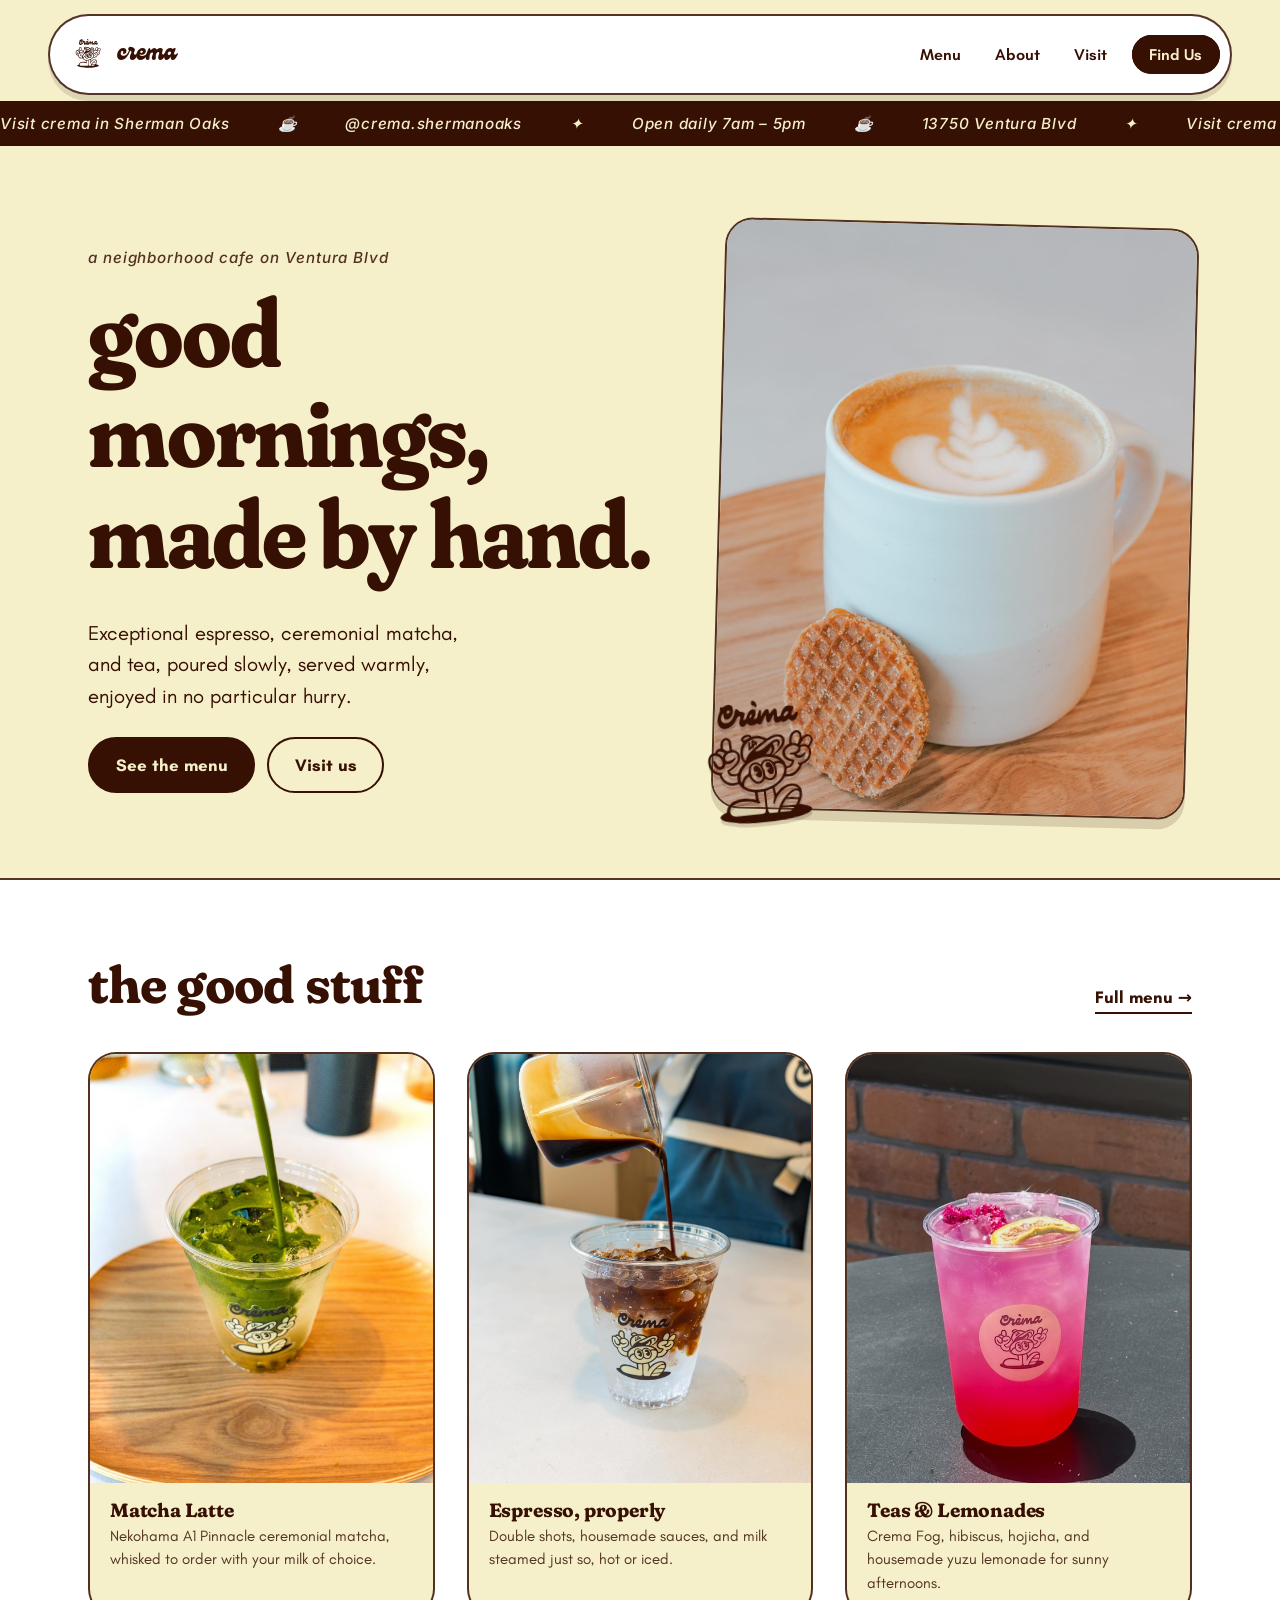
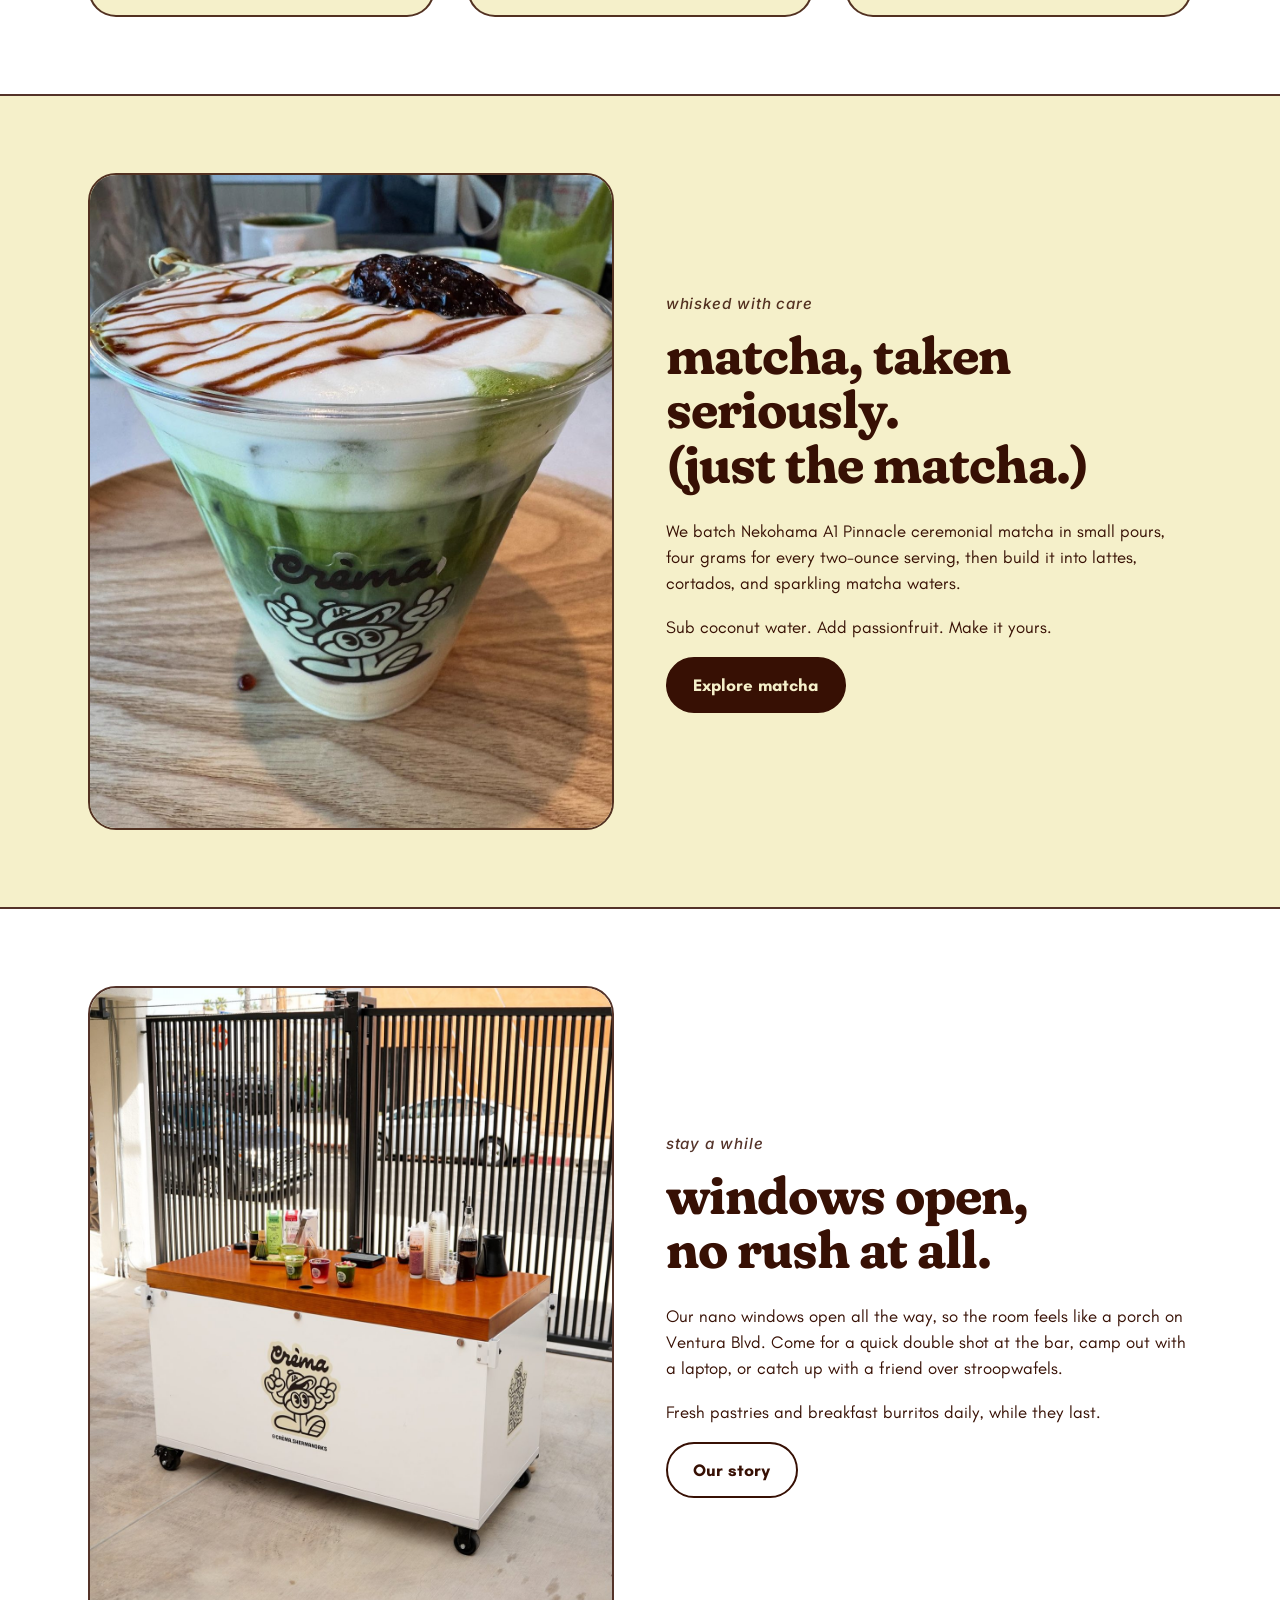
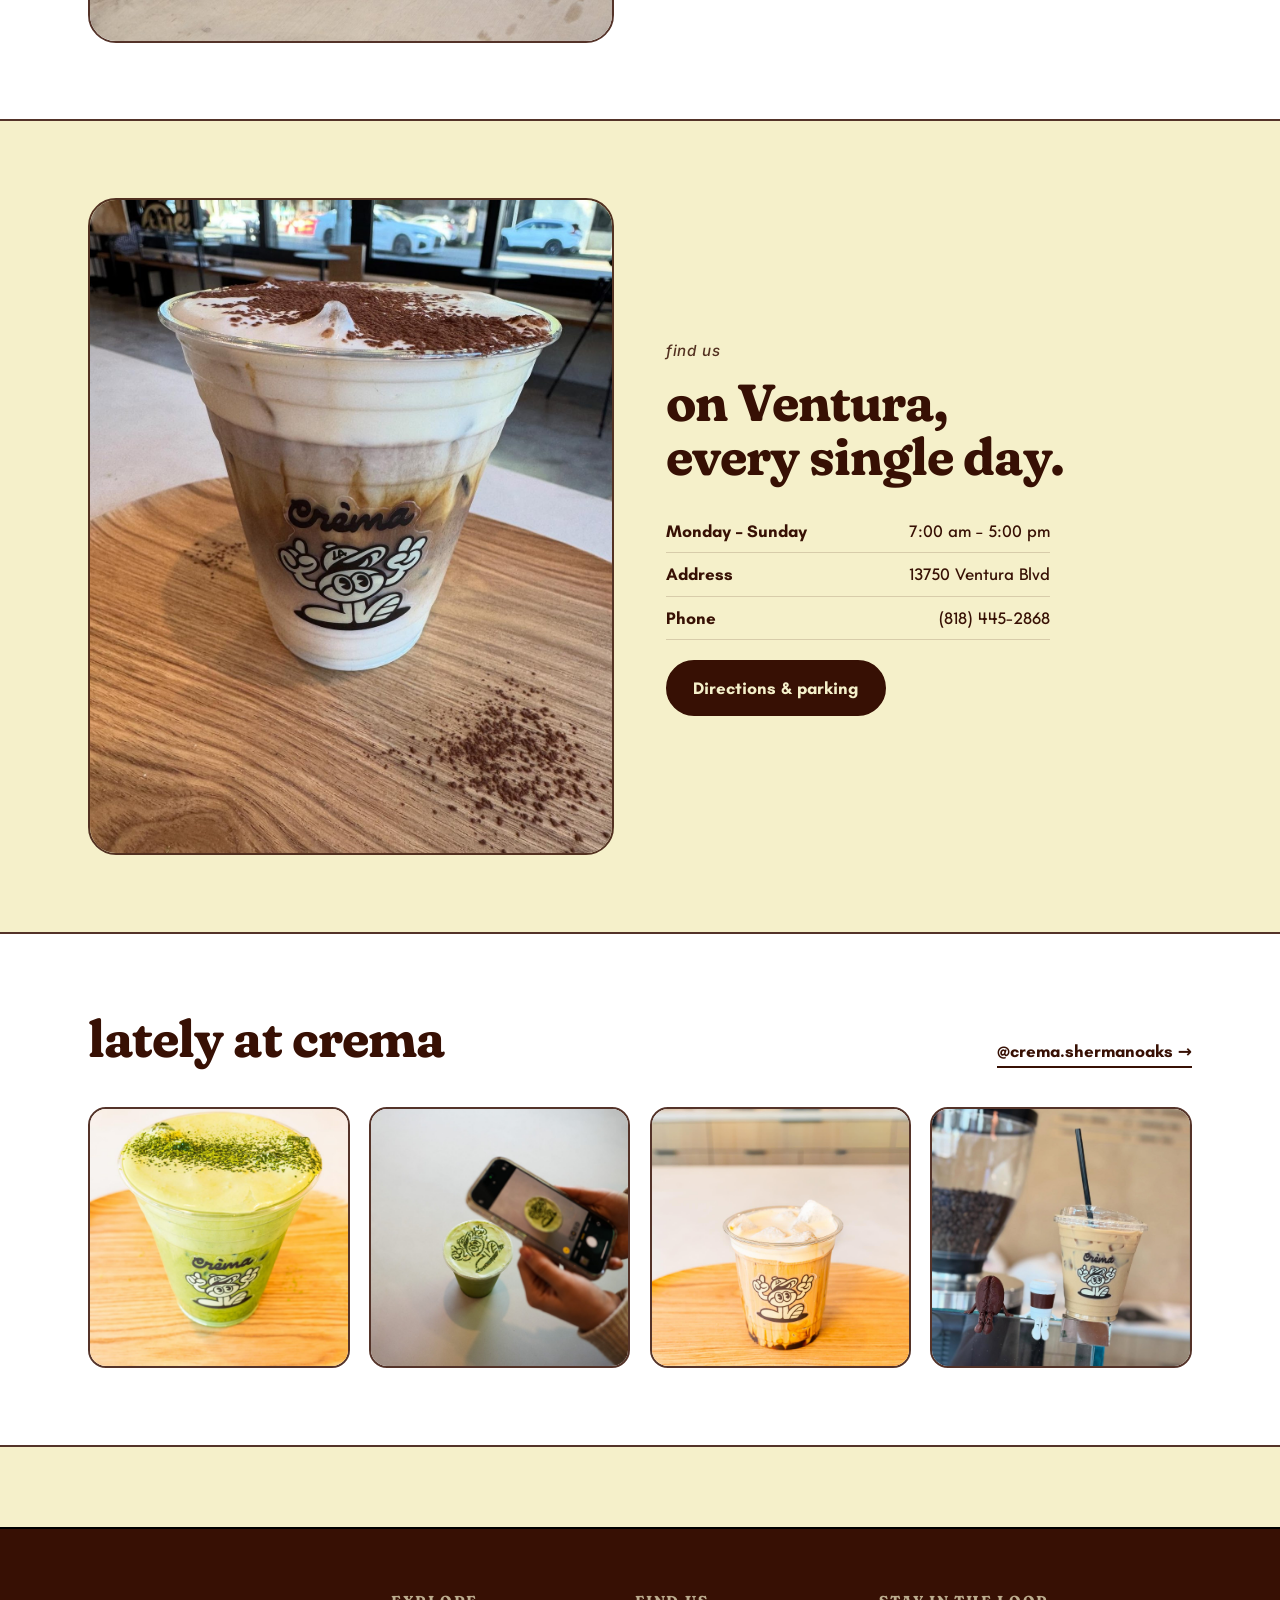
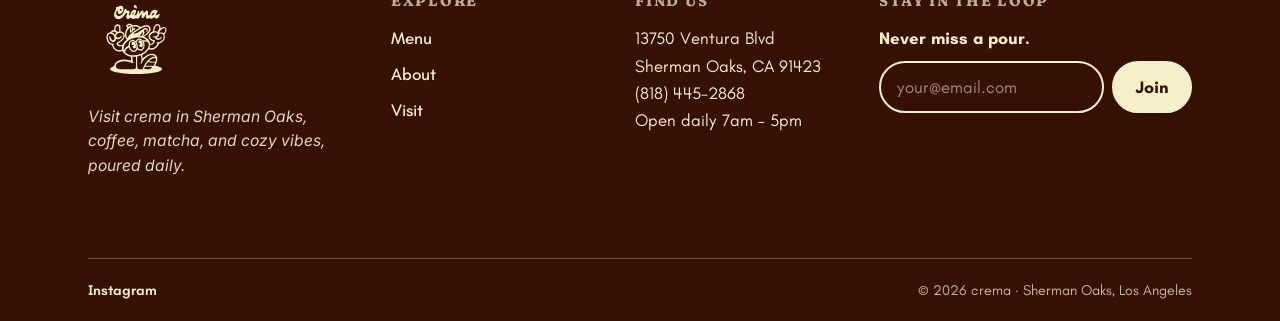
==== commit 6b0bc4c7: "Split control/refresh A/B variants and polish the refresh UI - Keep the original site as /control/ (" ====
--- a/index.html
+++ b/index.html
@@ -6,294 +6,22 @@
   <title>crema · Sherman Oaks</title>
   <meta name="description" content="Visit crema in Sherman Oaks. Exceptional espresso, ceremonial matcha, and tea, poured with care at 13750 Ventura Blvd." />
   <link rel="icon" type="image/svg+xml" href="assets/logo/letter-mark-mahogany.svg" />
-  <link rel="stylesheet" href="css/styles.css" />
+  <meta http-equiv="refresh" content="2; url=/control/" />
+  <style>
+    body {
+      margin: 0;
+      min-height: 100vh;
+      display: grid;
+      place-items: center;
+      background: #F5F0CA;
+      color: #371004;
+      font-family: Georgia, serif;
+    }
+    p { opacity: 0.7; font-size: 0.95rem; }
+  </style>
+  <script src="js/ab.js" data-page="index.html"></script>
 </head>
-<body class="page-home">
-
-  <!-- Announcement bar (cafe-matcha reference) -->
-  <div class="announcement-bar" data-announcement-bar>
-    <div class="announcement-bar__inner">
-      <div class="announcement-bar__announcements">
-        <div class="announcement is-active">
-          <a href="visit.html" class="announcement__link">
-            <em>Visit crema in Sherman Oaks — open daily 7am–5pm.</em>
-          </a>
-        </div>
-        <div class="announcement">
-          <a href="menu.html#matcha" class="announcement__link">
-            <em>Ceremonial Nekohama matcha, whisked to order.</em>
-          </a>
-        </div>
-        <div class="announcement">
-          <a href="https://www.instagram.com/crema.shermanoaks/" class="announcement__link" target="_blank" rel="noopener">
-            <em>Follow along @crema.shermanoaks</em>
-          </a>
-        </div>
-      </div>
-      <div class="announcement-bar__controls">
-        <button type="button" class="announcement-btn" data-announcement-prev aria-label="Previous announcement">
-          <svg width="18" height="18" viewBox="0 0 24 24" fill="none" stroke="currentColor" stroke-width="2" aria-hidden="true"><polyline points="15 18 9 12 15 6"></polyline></svg>
-        </button>
-        <button type="button" class="announcement-btn" data-announcement-next aria-label="Next announcement">
-          <svg width="18" height="18" viewBox="0 0 24 24" fill="none" stroke="currentColor" stroke-width="2" aria-hidden="true"><polyline points="9 18 15 12 9 6"></polyline></svg>
-        </button>
-      </div>
-    </div>
-  </div>
-
-  <header class="site-header">
-    <nav class="navbar" aria-label="Main">
-      <a class="brand" href="index.html">
-        <img src="assets/logo/combination-mark-mahogany.svg" alt="" aria-hidden="true" />
-        <span class="brand-name">crema</span>
-      </a>
-      <button class="nav-toggle" aria-expanded="false" aria-controls="nav-links">Menu</button>
-      <ul class="nav-links" id="nav-links">
-        <li><a href="menu.html">Menu</a></li>
-        <li><a href="about.html">About</a></li>
-        <li><a href="visit.html">Visit</a></li>
-        <li><a class="nav-cta" href="visit.html">Find Us</a></li>
-      </ul>
-    </nav>
-  </header>
-
-  <main>
-
-    <!-- Full-bleed hero -->
-    <section class="hero-bleed">
-      <div class="hero-bleed__media">
-        <img
-          src="assets/img/drink-flatwhite-stroopwafel.jpg"
-          alt="A flat white with latte art beside a stroopwafel"
-          width="1600"
-          height="2000"
-          fetchpriority="high"
-        />
-      </div>
-      <div class="hero-bleed__shade" aria-hidden="true"></div>
-      <div class="hero-bleed__content wrap">
-        <h1 class="hero-bleed__brand brandmark">crema</h1>
-        <p class="hero-bleed__lede">Good mornings, made by hand on Ventura Blvd.</p>
-        <div class="btn-row">
-          <a class="btn btn-solid" href="menu.html">See the menu</a>
-          <a class="btn btn-ghost-light" href="visit.html">Visit us</a>
-        </div>
-      </div>
-    </section>
-
-    <!-- Scrolling banner -->
-    <section class="scrolling-banner" aria-hidden="true">
-      <div class="marquee">
-        <div class="marquee-track">
-          <div class="marquee-group">
-            <span>© sherman oaks · ca.</span>
-            <span>© sherman oaks · ca.</span>
-            <span>© sherman oaks · ca.</span>
-            <span>© sherman oaks · ca.</span>
-            <span>© sherman oaks · ca.</span>
-            <span>© sherman oaks · ca.</span>
-            <span>© sherman oaks · ca.</span>
-            <span>© sherman oaks · ca.</span>
-          </div>
-          <div class="marquee-group" aria-hidden="true">
-            <span>© sherman oaks · ca.</span>
-            <span>© sherman oaks · ca.</span>
-            <span>© sherman oaks · ca.</span>
-            <span>© sherman oaks · ca.</span>
-            <span>© sherman oaks · ca.</span>
-            <span>© sherman oaks · ca.</span>
-            <span>© sherman oaks · ca.</span>
-            <span>© sherman oaks · ca.</span>
-          </div>
-        </div>
-      </div>
-    </section>
-
-    <!-- Featured drinks — product list / carousel -->
-    <section class="section featured-collection">
-      <div class="wrap">
-        <div class="section-head">
-          <h2>the good stuff</h2>
-          <a class="more" href="menu.html">Full menu →</a>
-        </div>
-      </div>
-      <div class="product-carousel" data-product-carousel>
-        <div class="product-carousel__controls">
-          <button type="button" class="carousel-btn" data-carousel-prev aria-label="Previous">
-            <svg width="20" height="20" viewBox="0 0 24 24" fill="none" stroke="currentColor" stroke-width="2" aria-hidden="true"><polyline points="15 18 9 12 15 6"></polyline></svg>
-          </button>
-          <button type="button" class="carousel-btn" data-carousel-next aria-label="Next">
-            <svg width="20" height="20" viewBox="0 0 24 24" fill="none" stroke="currentColor" stroke-width="2" aria-hidden="true"><polyline points="9 18 15 12 9 6"></polyline></svg>
-          </button>
-        </div>
-        <div class="product-list product-list--per-row-3 product-list--per-row-mob-1 product-list--image-shape-portrait-45" data-carousel-track>
-          <a class="product-block reveal" href="menu.html#matcha">
-            <div class="product-block__image">
-              <img src="assets/img/drink-matcha-pour.jpg" alt="Ceremonial matcha being poured over ice" />
-            </div>
-            <div class="product-block__info">
-              <h3 class="product-block__title">Matcha Latte</h3>
-              <p class="product-block__meta">From $7</p>
-            </div>
-          </a>
-          <a class="product-block reveal" href="menu.html#espresso">
-            <div class="product-block__image">
-              <img src="assets/img/craft-espresso-pour.jpg" alt="A barista pouring a double espresso over ice" />
-            </div>
-            <div class="product-block__info">
-              <h3 class="product-block__title">Espresso</h3>
-              <p class="product-block__meta">From $5</p>
-            </div>
-          </a>
-          <a class="product-block reveal" href="menu.html#tea">
-            <div class="product-block__image">
-              <img src="assets/img/drink-pink-lemonade.jpg" alt="A bright pink yuzu lemonade with dried citrus" />
-            </div>
-            <div class="product-block__info">
-              <h3 class="product-block__title">Yuzu Lemonade</h3>
-              <p class="product-block__meta">From $6</p>
-            </div>
-          </a>
-          <a class="product-block reveal" href="menu.html#espresso">
-            <div class="product-block__image">
-              <img src="assets/img/drink-mocha-dusted.jpg" alt="An iced mocha dusted with cocoa" />
-            </div>
-            <div class="product-block__info">
-              <h3 class="product-block__title">Mocha</h3>
-              <p class="product-block__meta">From $7</p>
-            </div>
-          </a>
-          <a class="product-block reveal" href="menu.html#matcha">
-            <div class="product-block__image">
-              <img src="assets/img/drink-matcha-caramel-swirl.jpg" alt="A layered iced matcha with caramel drizzle" />
-            </div>
-            <div class="product-block__info">
-              <h3 class="product-block__title">Caramel Matcha</h3>
-              <p class="product-block__meta">From $8</p>
-            </div>
-          </a>
-          <a class="product-block reveal" href="menu.html#espresso">
-            <div class="product-block__image">
-              <img src="assets/img/drink-caramel-iced.jpg" alt="An iced caramel latte" />
-            </div>
-            <div class="product-block__info">
-              <h3 class="product-block__title">Caramel Latte</h3>
-              <p class="product-block__meta">From $7</p>
-            </div>
-          </a>
-        </div>
-      </div>
-    </section>
-
-    <!-- Matcha story -->
-    <section class="section alt">
-      <div class="wrap split">
-        <div class="photo reveal">
-          <img src="assets/img/drink-matcha-dusted.jpg" alt="Iced matcha dusted with green tea powder" />
-        </div>
-        <div>
-          <span class="kicker">whisked with care</span>
-          <h2>matcha, taken seriously.<br />(just the matcha.)</h2>
-          <p>We batch Nekohama A1 Pinnacle ceremonial matcha in small pours, four grams for every two-ounce serving, then build it into lattes, cortados, and sparkling matcha waters.</p>
-          <p>Sub coconut water. Add passionfruit. Make it yours.</p>
-          <a class="btn btn-solid" href="menu.html#matcha">Explore matcha</a>
-        </div>
-      </div>
-    </section>
-
-    <!-- Atmosphere band -->
-    <section class="image-band">
-      <div class="image-band__media">
-        <img src="assets/img/space-crema-cart.jpg" alt="The crema espresso cart outside the cafe" />
-      </div>
-      <div class="image-band__shade" aria-hidden="true"></div>
-      <div class="image-band__content wrap">
-        <span class="kicker light">stay a while</span>
-        <h2>windows open,<br />no rush at all.</h2>
-        <p>Our nano windows open all the way, so the room feels like a porch on Ventura Blvd.</p>
-        <a class="btn btn-ghost-light" href="about.html">Our story</a>
-      </div>
-    </section>
-
-    <!-- Visit teaser -->
-    <section class="section">
-      <div class="wrap split">
-        <div>
-          <span class="kicker">find us</span>
-          <h2>on Ventura,<br />every single day.</h2>
-          <ul class="hours">
-            <li><strong>Monday – Sunday</strong><span>7:00 am – 5:00 pm</span></li>
-            <li><strong>Address</strong><span>13750 Ventura Blvd</span></li>
-            <li><strong>Phone</strong><span>(818) 445-2868</span></li>
-          </ul>
-          <a class="btn btn-solid" href="visit.html">Directions &amp; parking</a>
-        </div>
-        <div class="photo reveal">
-          <img src="assets/img/drink-iced-latte-counter.jpg" alt="An iced latte on the counter" />
-        </div>
-      </div>
-    </section>
-
-    <!-- Instagram strip -->
-    <section class="section alt">
-      <div class="wrap">
-        <div class="section-head">
-          <h2>lately at crema</h2>
-          <a class="more" href="https://www.instagram.com/crema.shermanoaks/" target="_blank" rel="noopener">@crema.shermanoaks →</a>
-        </div>
-        <div class="strip">
-          <a href="https://www.instagram.com/crema.shermanoaks/" target="_blank" rel="noopener"><img src="assets/img/drink-matcha-dusted.jpg" alt="Iced matcha dusted with green tea powder" /></a>
-          <a href="https://www.instagram.com/crema.shermanoaks/" target="_blank" rel="noopener"><img src="assets/img/moment-matcha-photo.jpg" alt="A guest photographing their matcha" /></a>
-          <a href="https://www.instagram.com/crema.shermanoaks/" target="_blank" rel="noopener"><img src="assets/img/drink-caramel-iced.jpg" alt="An iced caramel latte" /></a>
-          <a href="https://www.instagram.com/crema.shermanoaks/" target="_blank" rel="noopener"><img src="assets/img/moment-phone-drink.jpg" alt="A drink photographed on a phone" /></a>
-        </div>
-      </div>
-    </section>
-
-  </main>
-
-  <footer class="site-footer">
-    <div class="footer-texture" aria-hidden="true"></div>
-    <div class="wrap footer-inner">
-      <div class="footer-main">
-        <div class="footer-brand">
-          <img src="assets/logo/combination-mark-cream.svg" alt="crema" />
-          <div class="newsletter">
-            <p>Sign up for openings, specials, and the occasional stroopwafel alert.</p>
-            <form>
-              <input id="newsletter-email" type="email" placeholder="Email address" required aria-label="Email" />
-              <button type="submit">Submit</button>
-            </form>
-          </div>
-        </div>
-        <div class="footer-col">
-          <h4>Find Out More</h4>
-          <ul>
-            <li><a href="menu.html">Menu</a></li>
-            <li><a href="about.html">About Us</a></li>
-            <li><a href="visit.html">Visit Our Café</a></li>
-          </ul>
-        </div>
-        <div class="footer-col">
-          <h4>Keep In Touch</h4>
-          <ul>
-            <li><a href="https://www.instagram.com/crema.shermanoaks/" target="_blank" rel="noopener">Instagram</a></li>
-            <li><a href="tel:+18184452868">(818) 445-2868</a></li>
-            <li><a href="visit.html">Directions</a></li>
-          </ul>
-        </div>
-      </div>
-      <div class="footer-legal">
-        <address>
-          crema Sherman Oaks<br />
-          13750 Ventura Blvd, Sherman Oaks, CA 91423<br />
-          Open daily 7am – 5pm
-        </address>
-        <span class="copyright">© 2026 crema</span>
-      </div>
-    </div>
-  </footer>
-
-  <script src="js/main.js"></script>
+<body>
+  <p>Opening crema…</p>
 </body>
 </html>
